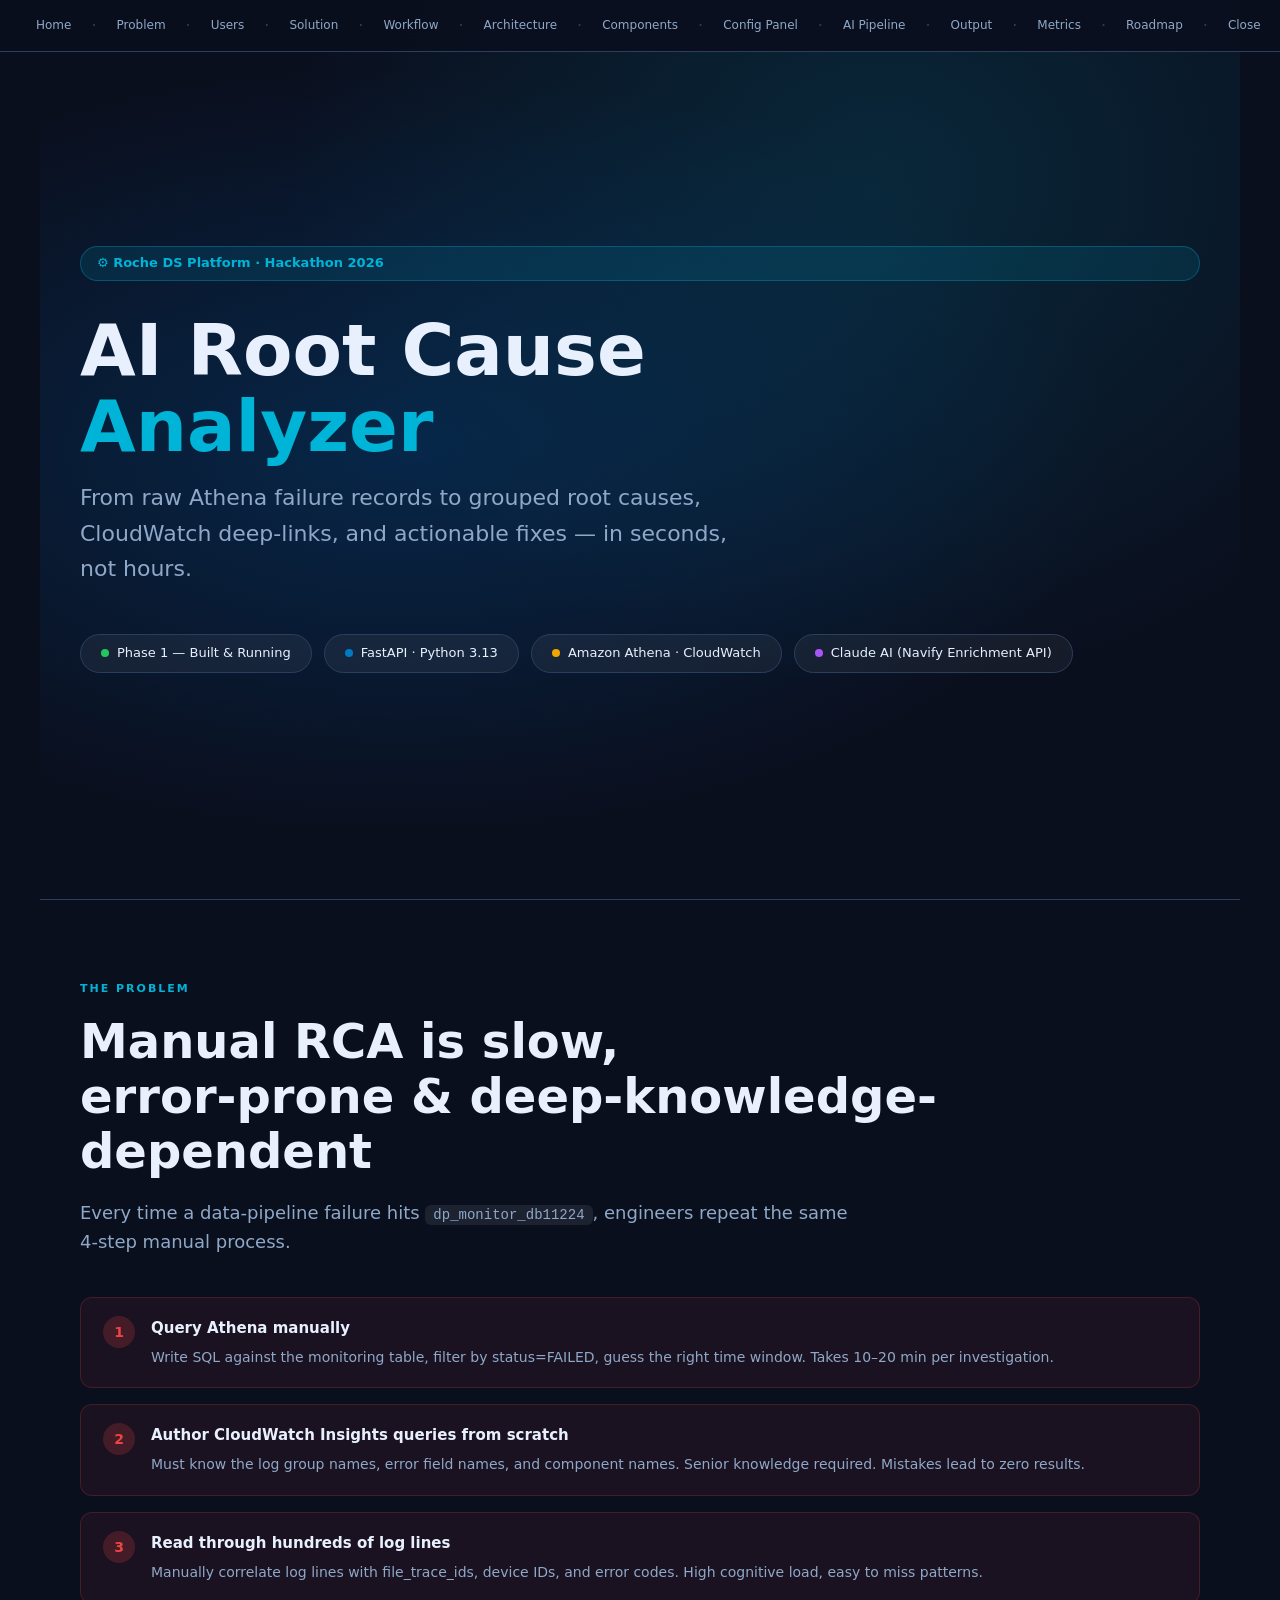
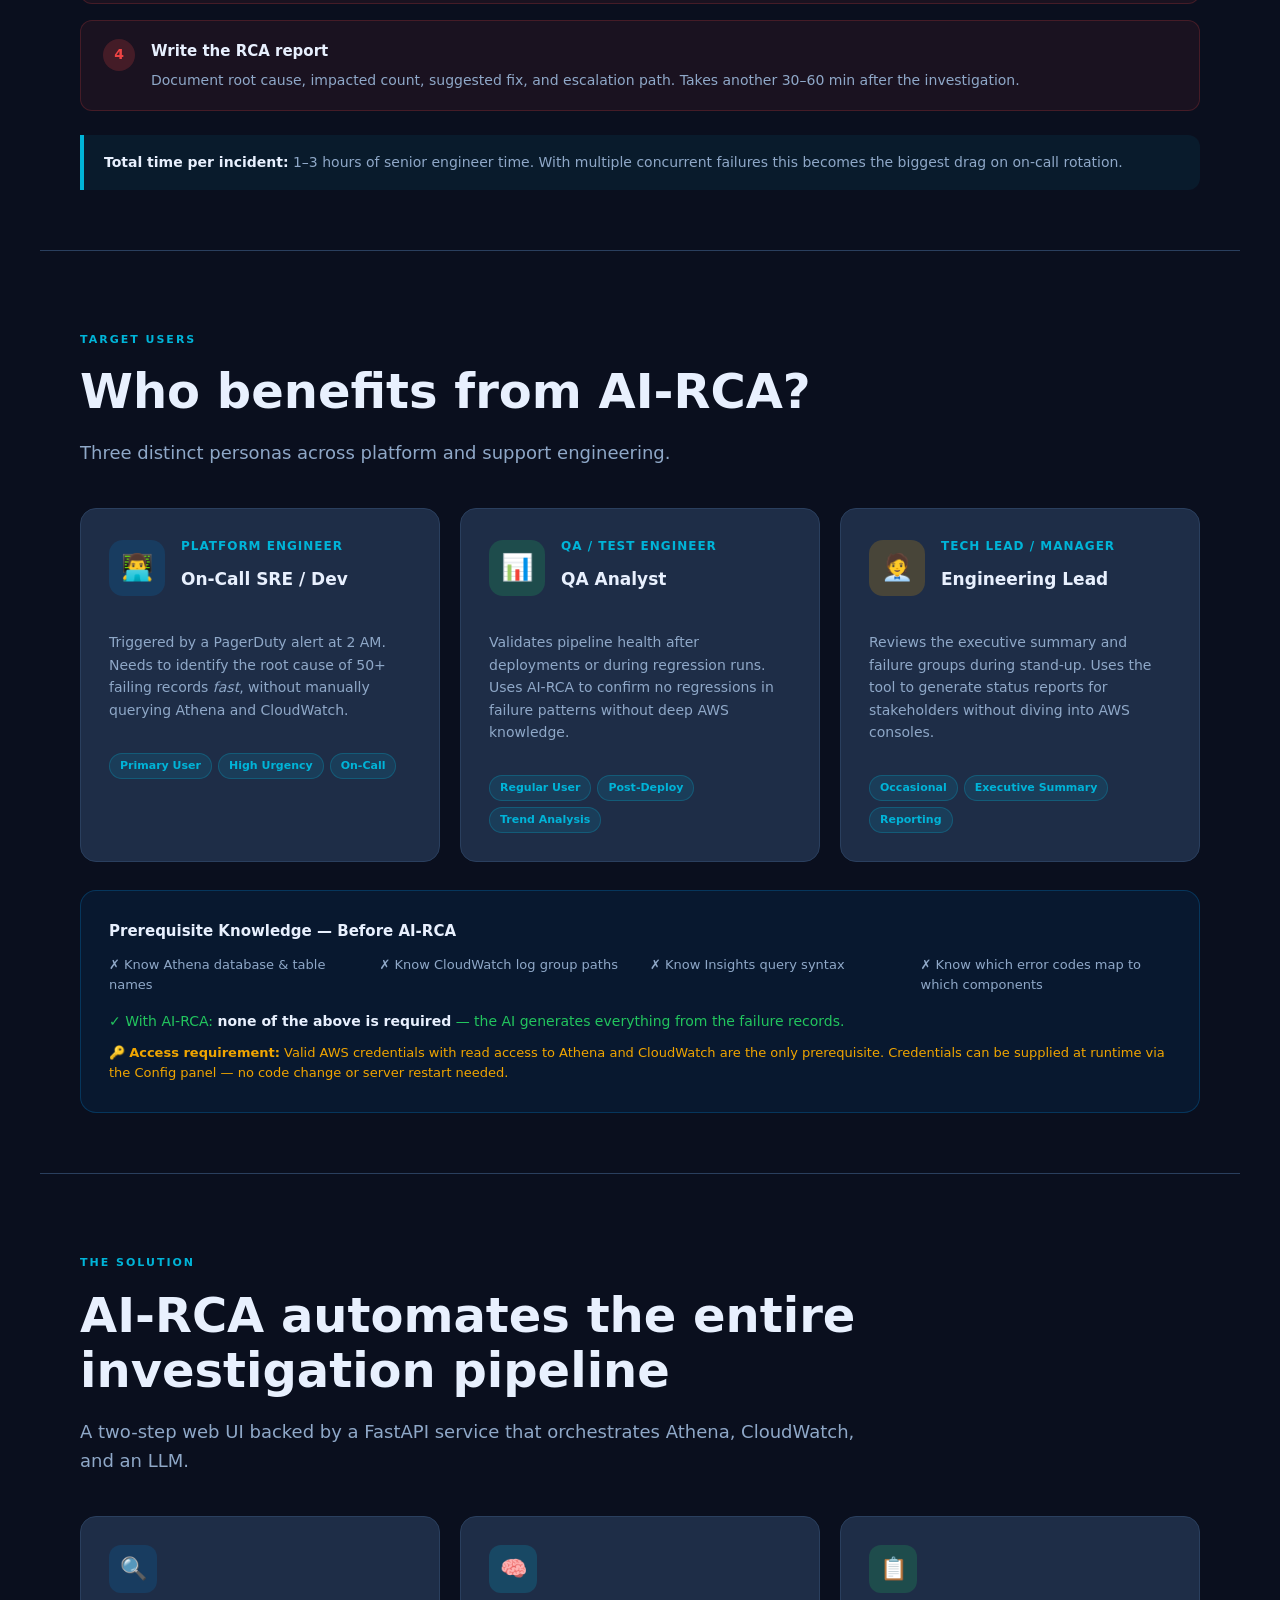
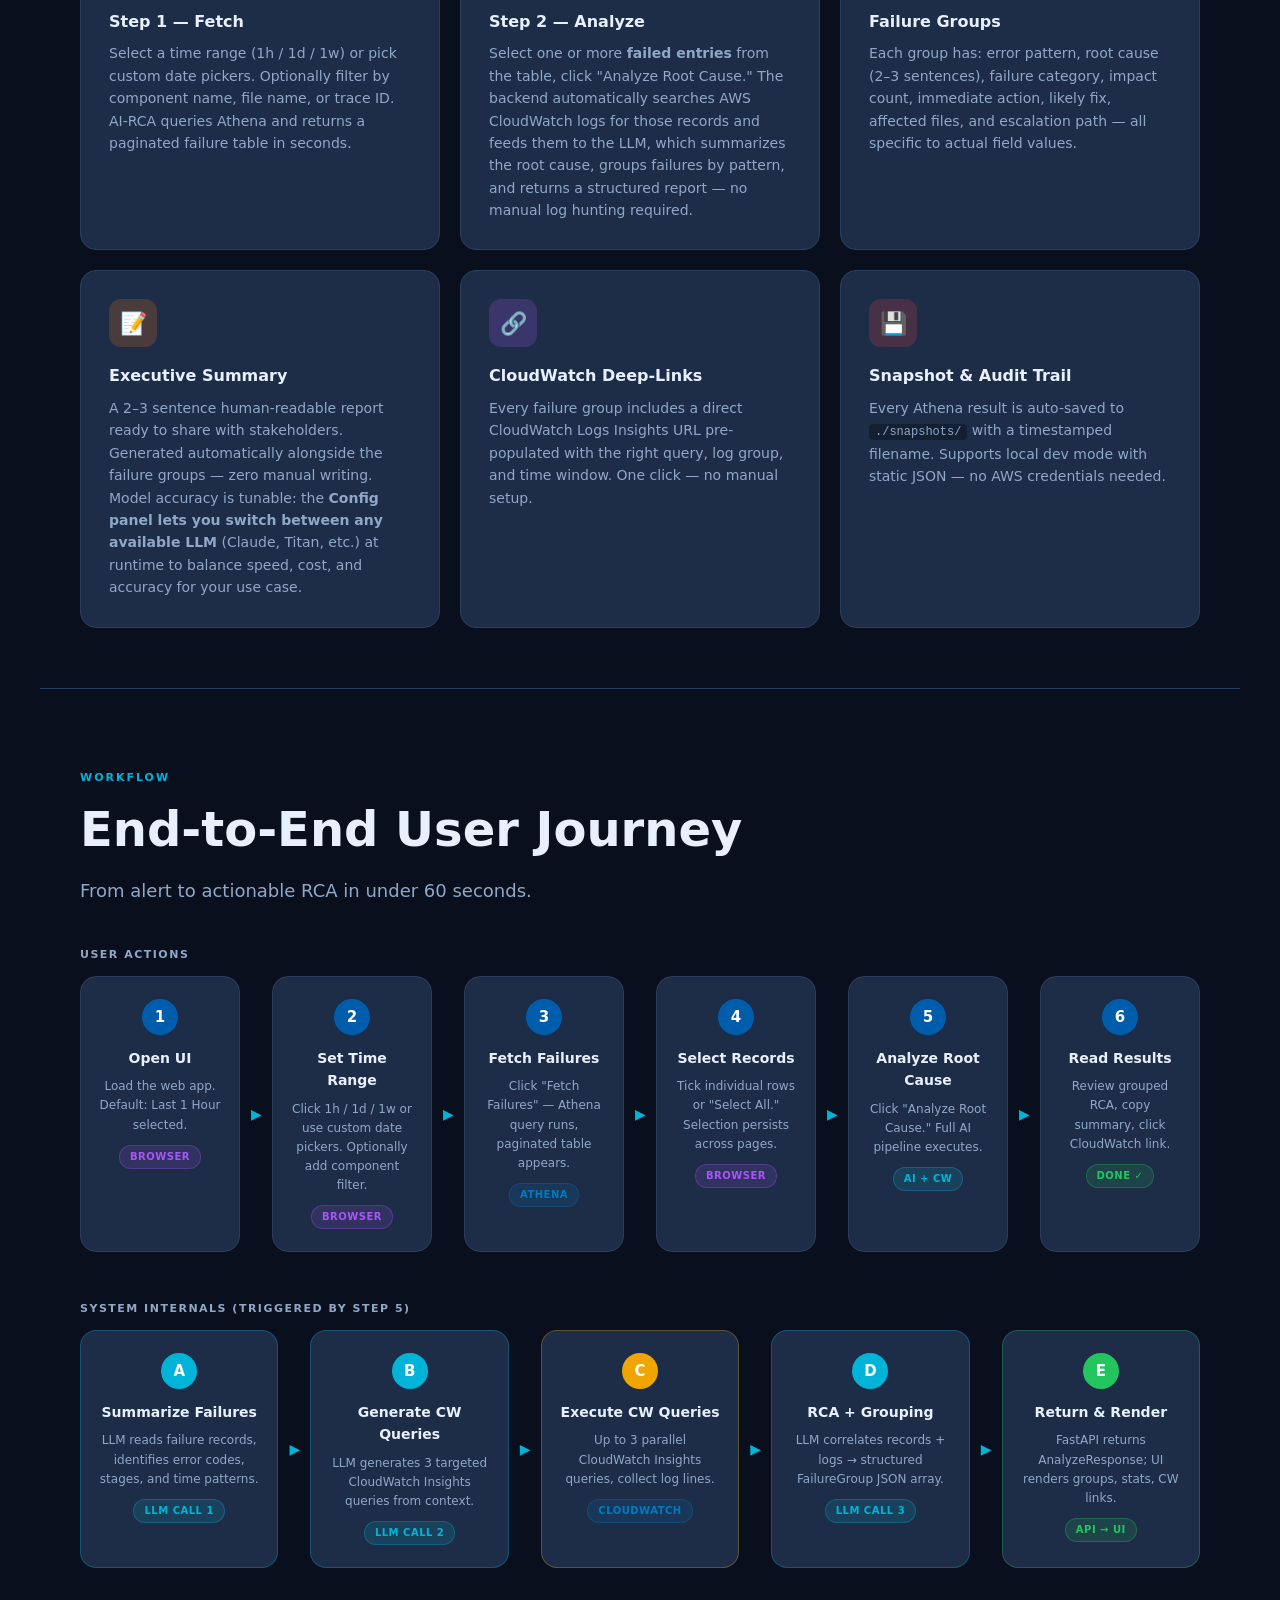
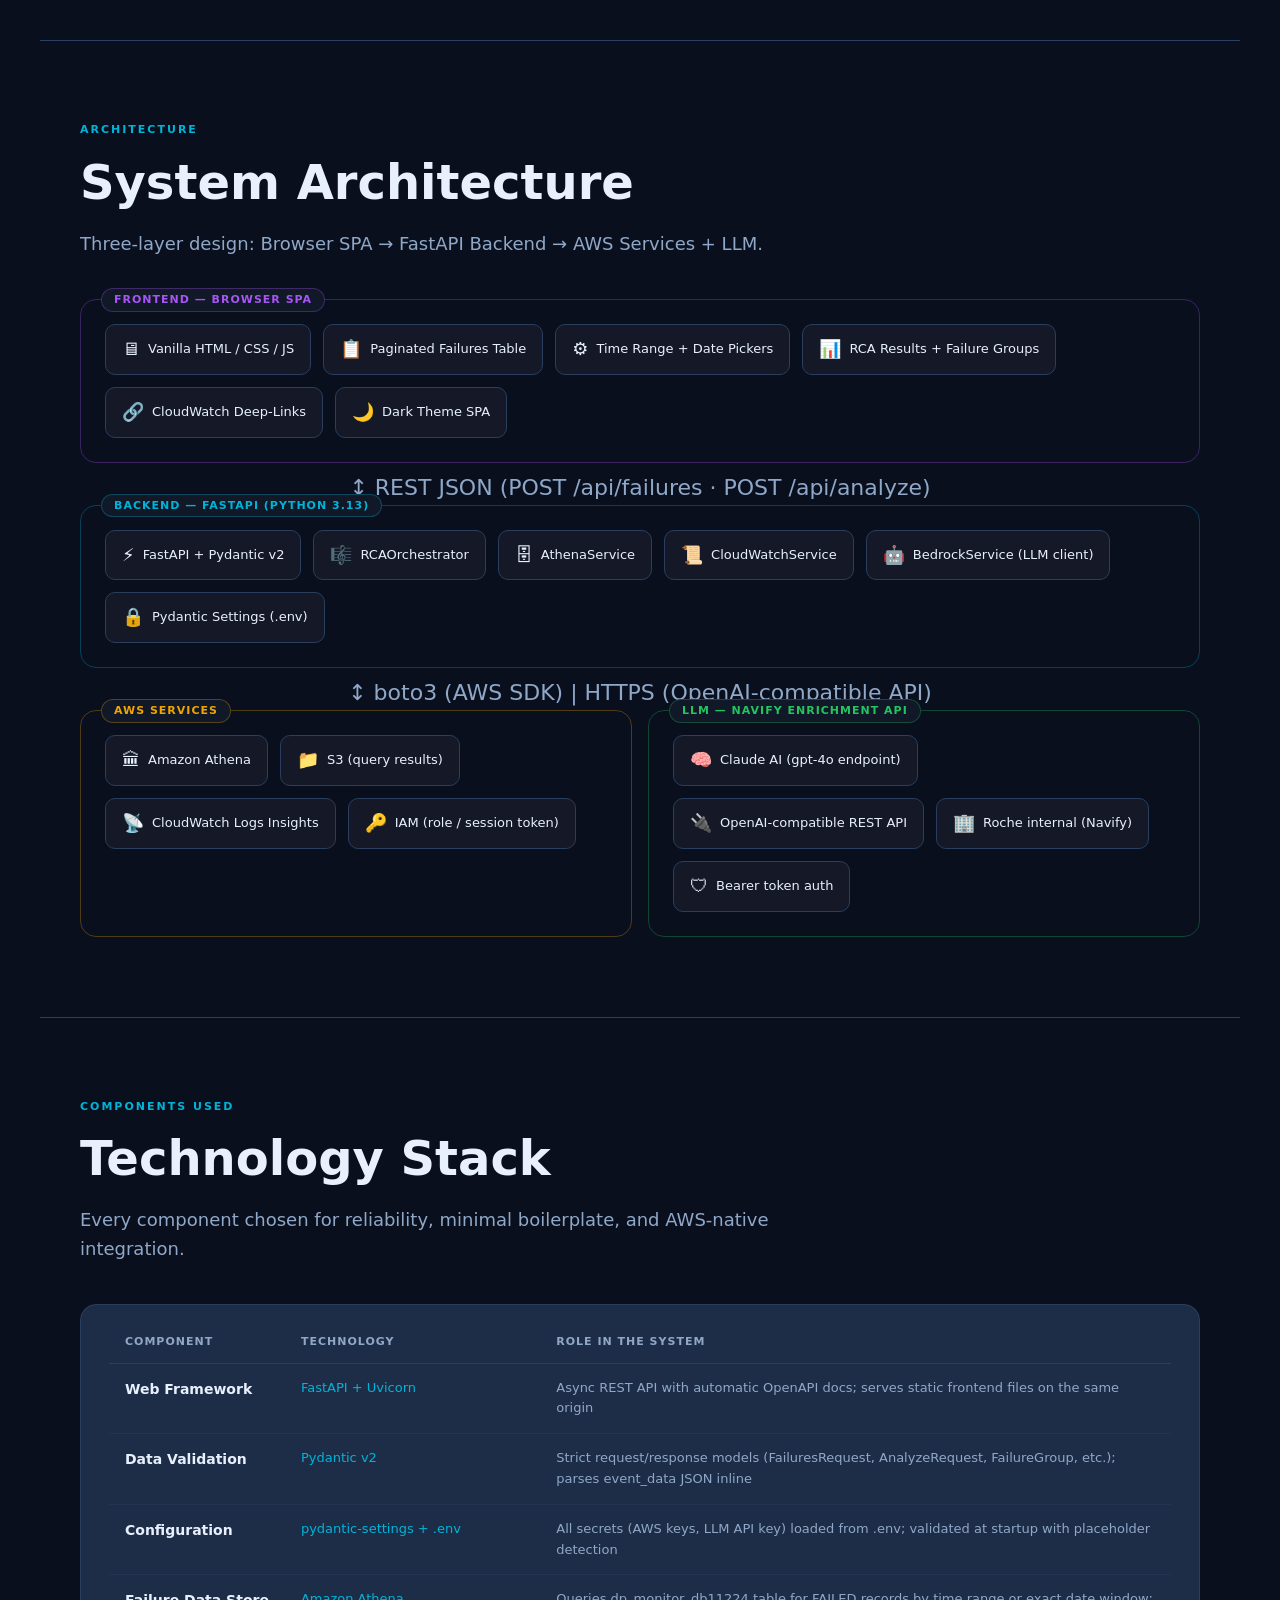
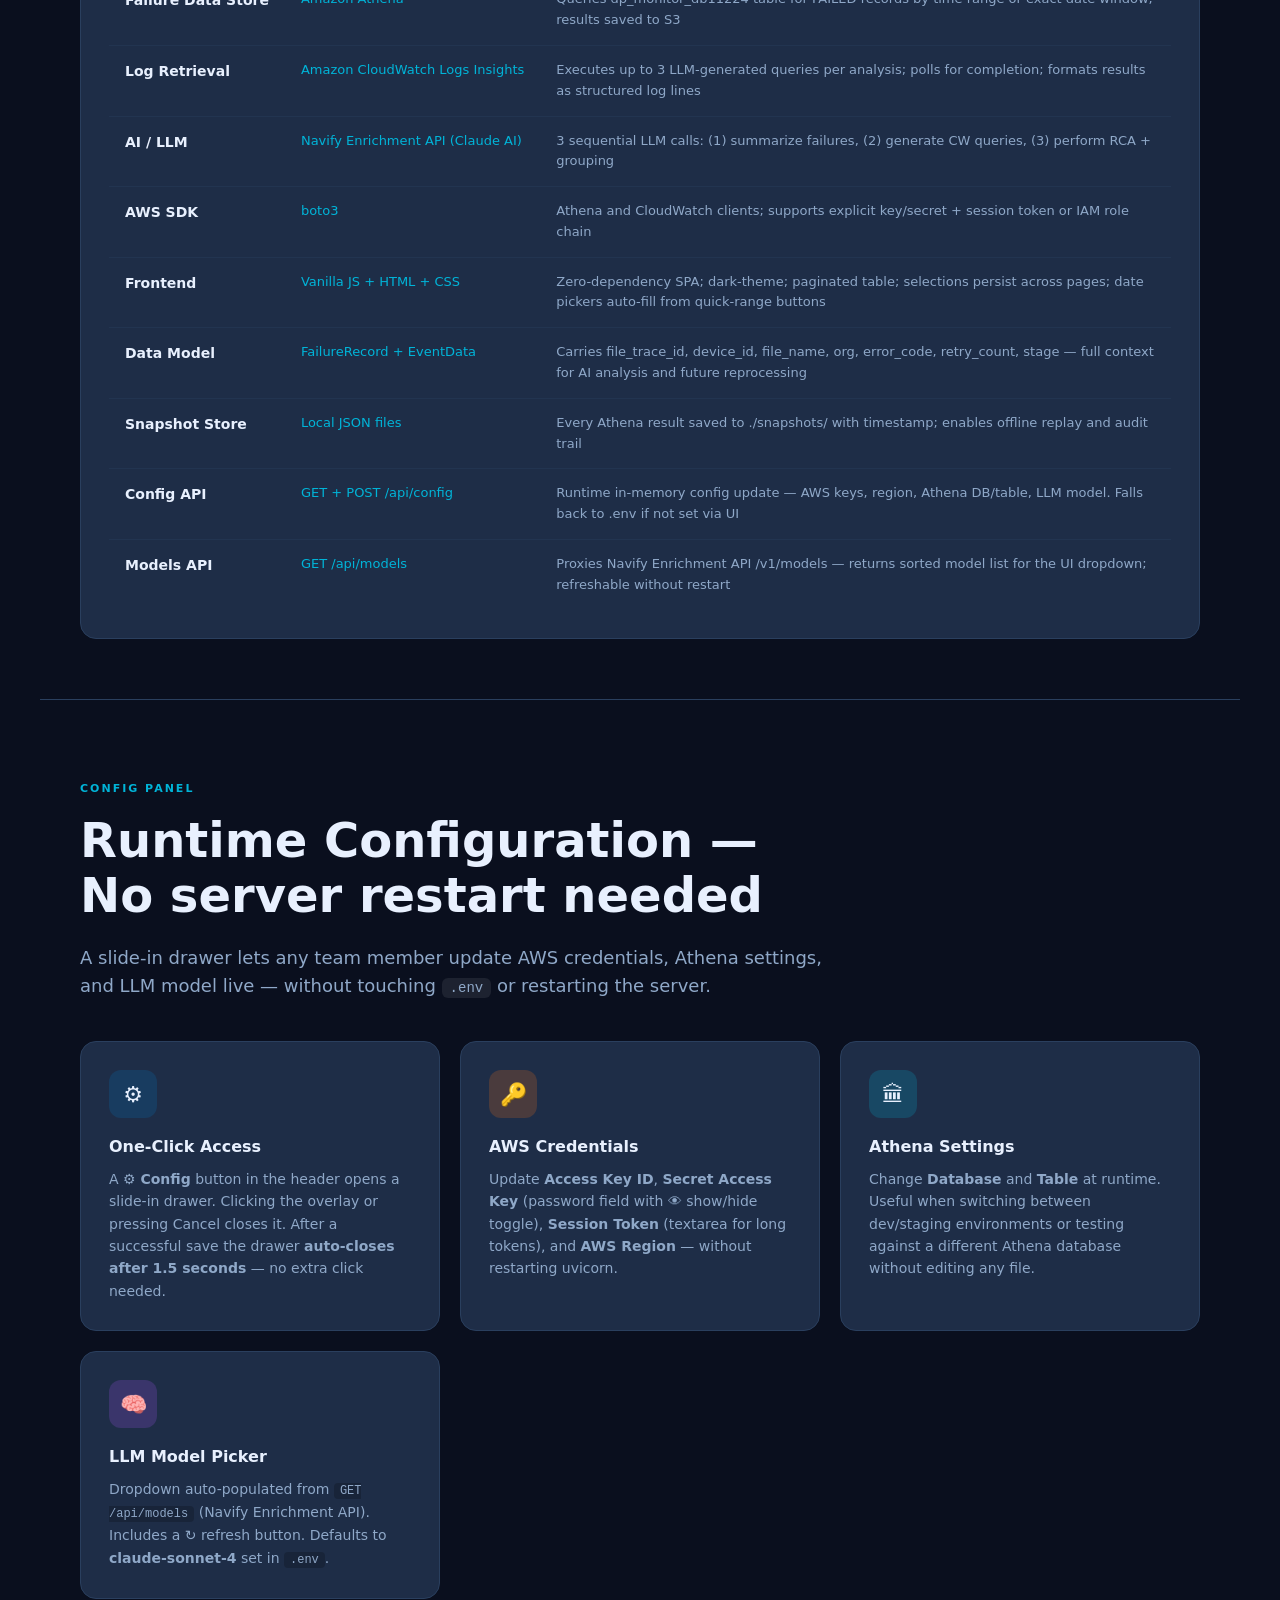
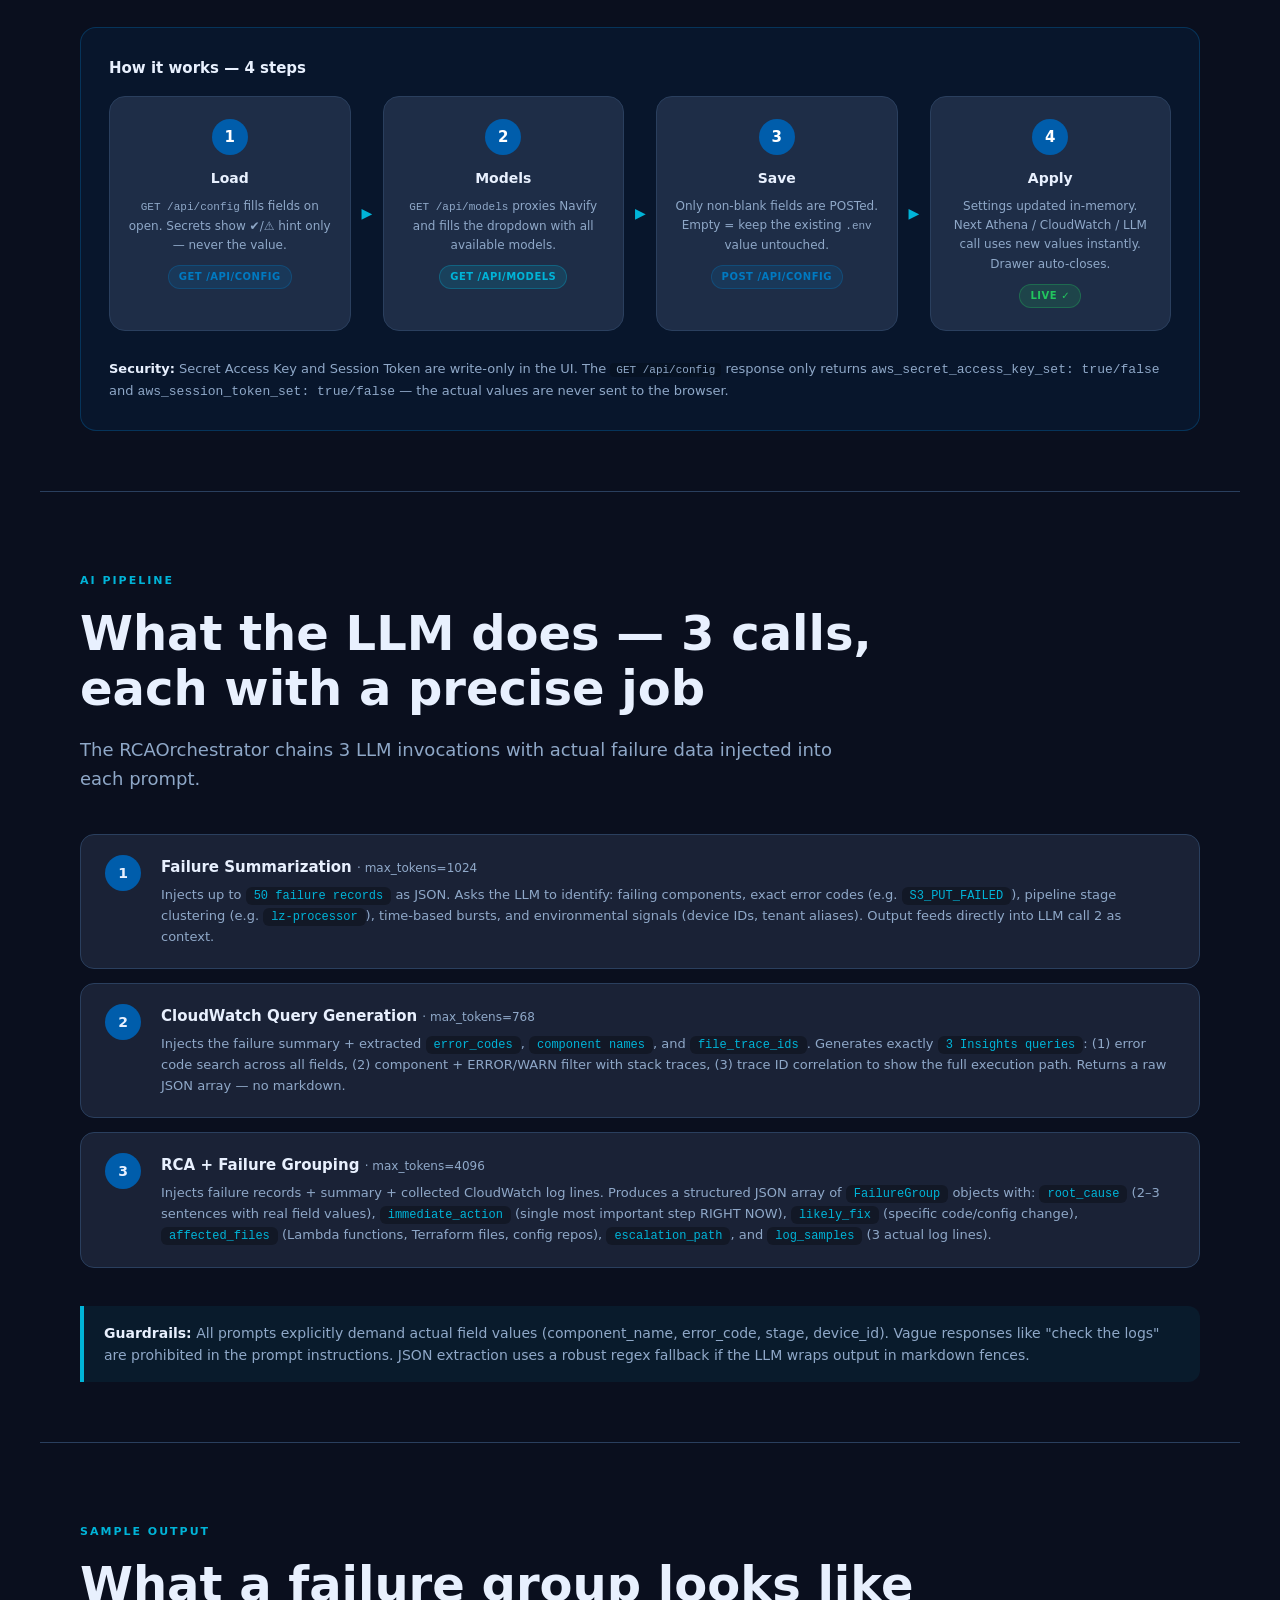
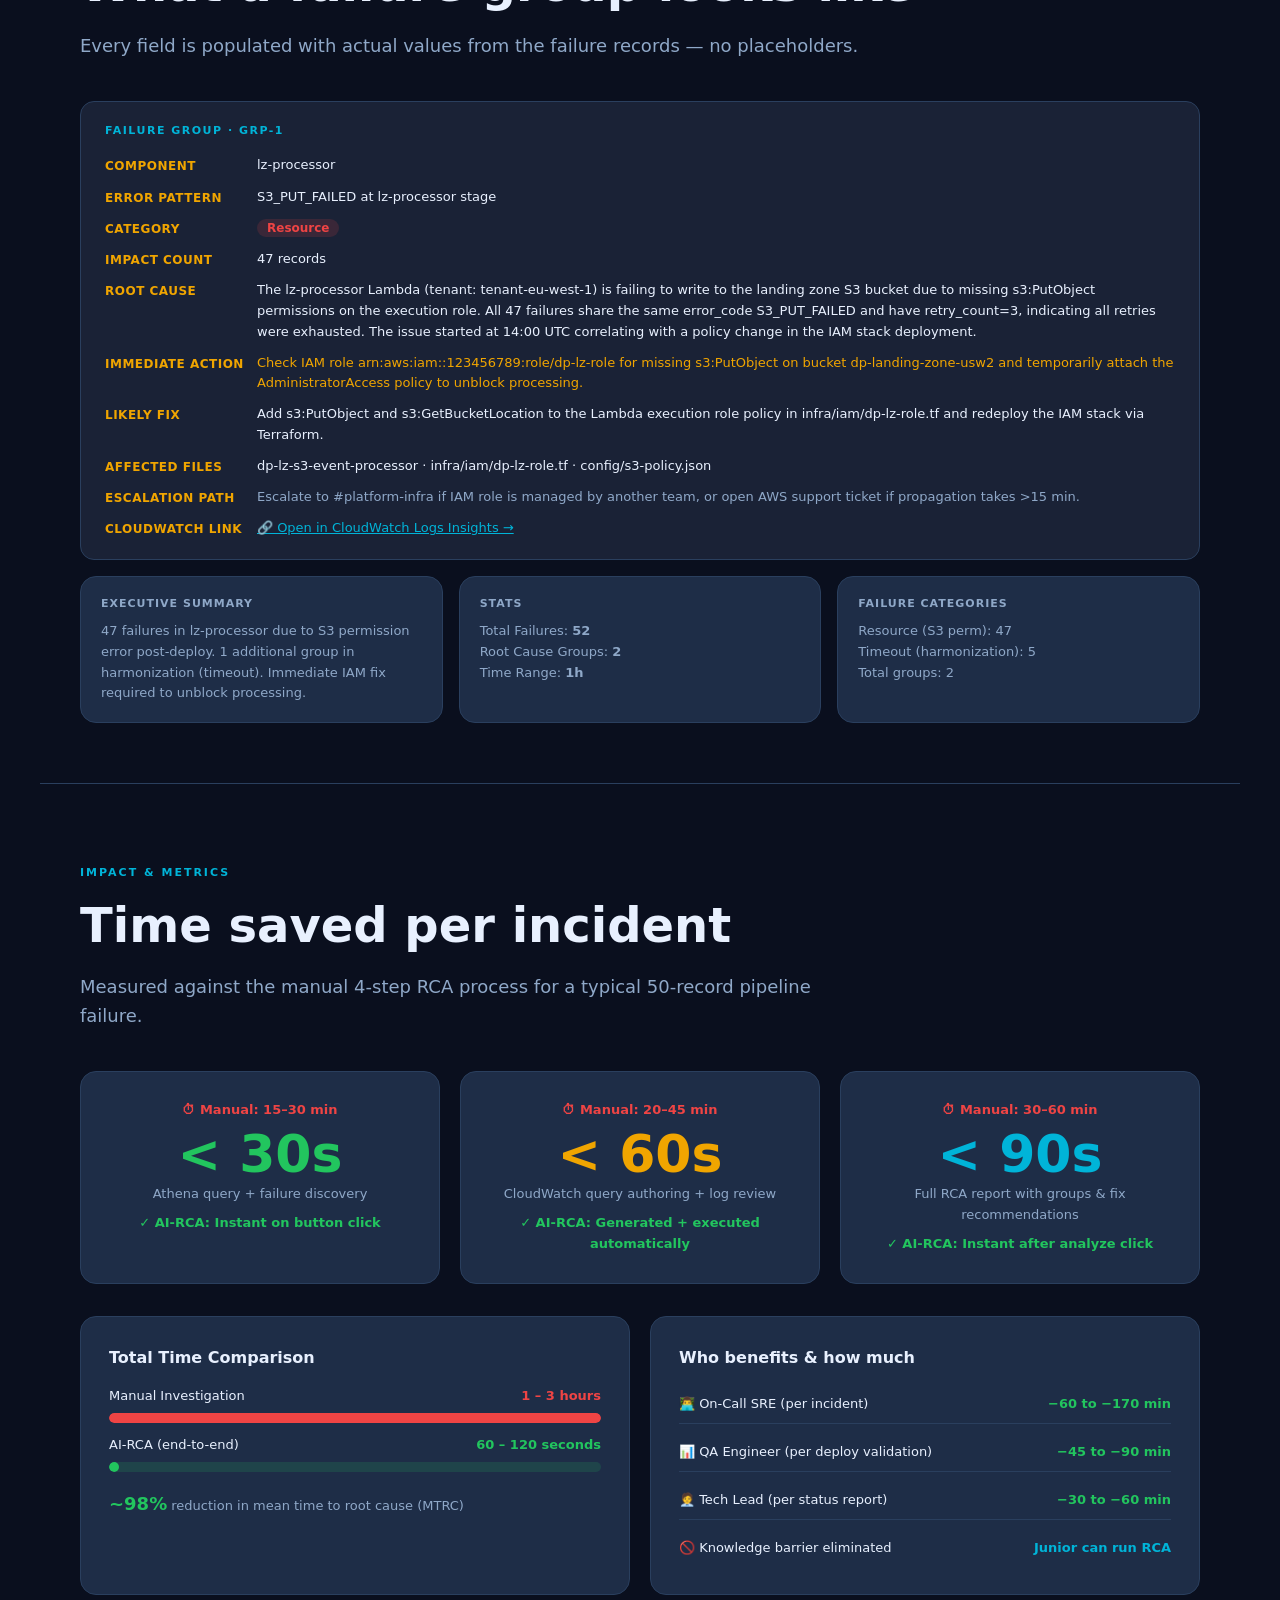
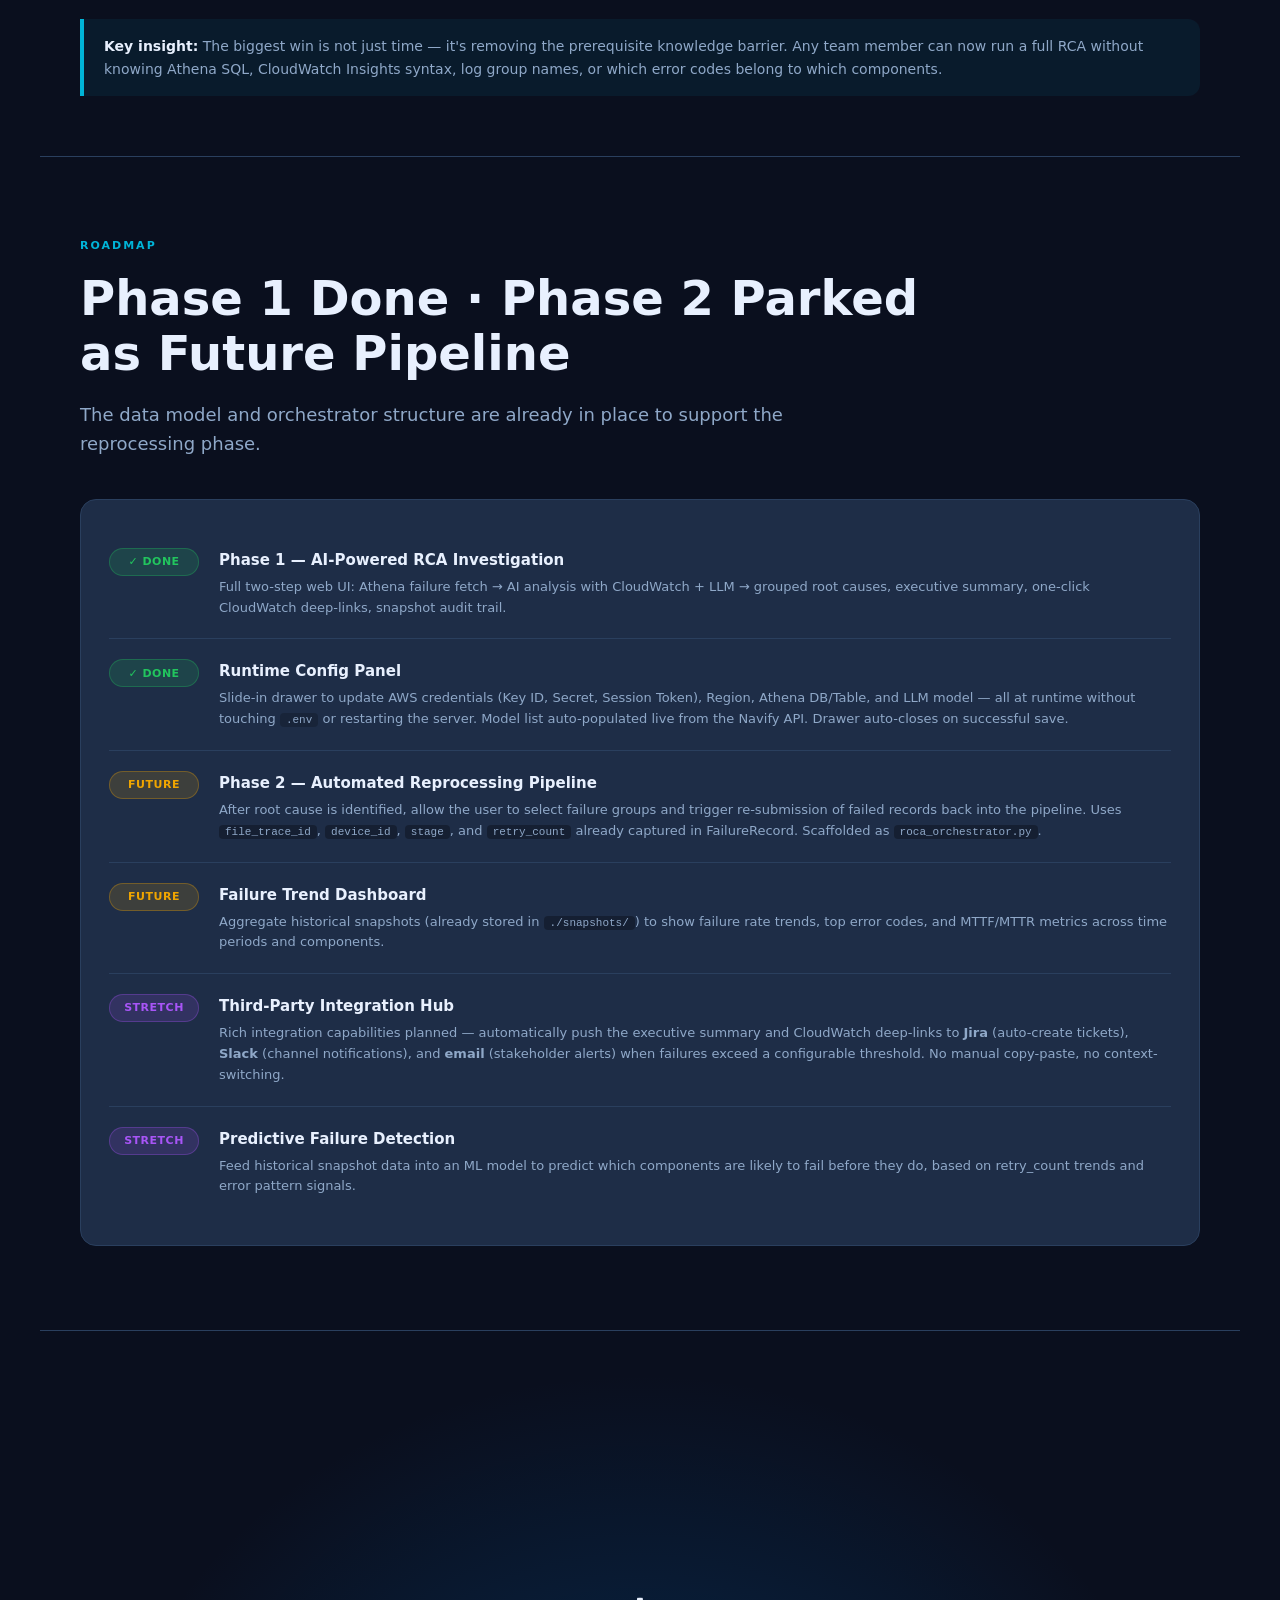
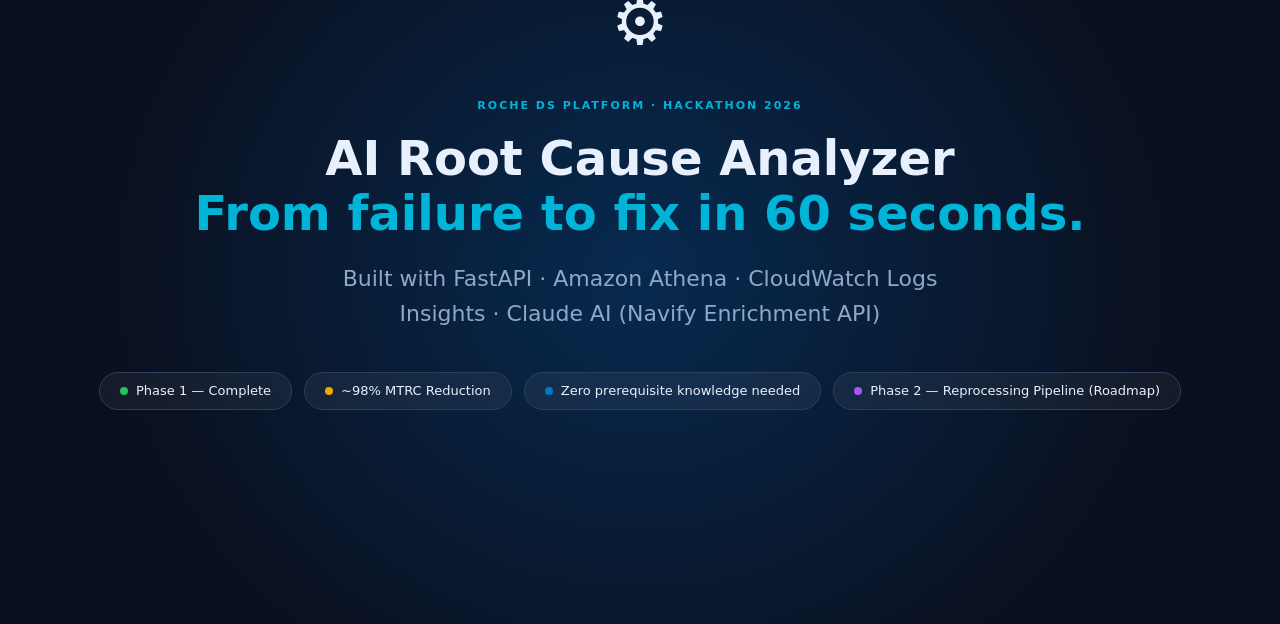
==== presentation.html @ 6c1be5ae "Added a working version of finding Intial RCA for error events using llm" ====
<!DOCTYPE html>
<html lang="en">
<head>
  <meta charset="UTF-8" />
  <meta name="viewport" content="width=device-width, initial-scale=1.0" />
  <title>AI-RCA — Hackathon Presentation</title>
  <style>
    /* ── Reset & base ─────────────────────────────────────────────────── */
    *, *::before, *::after { box-sizing: border-box; margin: 0; padding: 0; }
    :root {
      --roche-blue:   #005dab;
      --roche-light:  #007ac2;
      --accent:       #00b4d8;
      --accent2:      #f0a500;
      --bg:           #0a0f1e;
      --bg2:          #111827;
      --bg3:          #1a2236;
      --card:         #1e2d47;
      --border:       #2a3f5e;
      --text:         #e8f0fe;
      --text-muted:   #8fa8c8;
      --green:        #22c55e;
      --red:          #ef4444;
      --orange:       #f97316;
      --purple:       #a855f7;
    }
    html { scroll-behavior: smooth; }
    body {
      font-family: 'Segoe UI', system-ui, -apple-system, sans-serif;
      background: var(--bg);
      color: var(--text);
      line-height: 1.6;
    }

    /* ── Nav ──────────────────────────────────────────────────────────── */
    nav {
      position: fixed; top: 0; left: 0; right: 0; z-index: 100;
      background: rgba(10, 15, 30, 0.95);
      border-bottom: 1px solid var(--border);
      backdrop-filter: blur(12px);
      display: flex; align-items: center; gap: 6px;
      padding: 0 24px; height: 52px; overflow-x: auto;
    }
    nav a {
      color: var(--text-muted); text-decoration: none;
      font-size: 12px; font-weight: 500; white-space: nowrap;
      padding: 6px 12px; border-radius: 6px;
      transition: all .2s;
    }
    nav a:hover { color: var(--accent); background: rgba(0,180,216,.1); }
    nav .nav-sep { color: var(--border); margin: 0 2px; }

    /* ── Slide wrapper ────────────────────────────────────────────────── */
    .slide {
      min-height: 100vh; padding: 80px 40px 60px;
      display: flex; flex-direction: column; justify-content: center;
      border-bottom: 1px solid var(--border);
      max-width: 1200px; margin: 0 auto;
    }

    /* ── Section labels ───────────────────────────────────────────────── */
    .slide-label {
      font-size: 11px; font-weight: 700; letter-spacing: 2px;
      text-transform: uppercase; color: var(--accent);
      margin-bottom: 16px;
    }
    .slide-title {
      font-size: clamp(28px, 5vw, 48px); font-weight: 800;
      line-height: 1.15; margin-bottom: 20px;
    }
    .slide-subtitle {
      font-size: clamp(15px, 2vw, 18px); color: var(--text-muted);
      max-width: 780px; margin-bottom: 40px;
    }

    /* ── Hero / Title slide ───────────────────────────────────────────── */
    #slide-title {
      background: radial-gradient(ellipse at 30% 50%, rgba(0,93,171,.3) 0%, transparent 60%),
                  radial-gradient(ellipse at 70% 20%, rgba(0,180,216,.15) 0%, transparent 50%),
                  var(--bg);
      min-height: 100vh;
    }
    .hero-tag {
      display: inline-flex; align-items: center; gap: 8px;
      background: rgba(0,180,216,.12); border: 1px solid rgba(0,180,216,.3);
      color: var(--accent); padding: 6px 16px; border-radius: 100px;
      font-size: 13px; font-weight: 600; margin-bottom: 32px;
    }
    .hero-title {
      font-size: clamp(40px, 8vw, 72px); font-weight: 900;
      line-height: 1.05; margin-bottom: 16px;
    }
    .hero-title span { color: var(--accent); }
    .hero-sub {
      font-size: clamp(16px, 2.5vw, 22px);
      color: var(--text-muted); max-width: 680px;
      margin-bottom: 48px;
    }
    .hero-pills { display: flex; flex-wrap: wrap; gap: 12px; }
    .pill {
      background: rgba(255,255,255,.05); border: 1px solid var(--border);
      padding: 8px 20px; border-radius: 100px;
      font-size: 13px; font-weight: 500;
      display: flex; align-items: center; gap: 8px;
    }
    .pill .dot { width: 8px; height: 8px; border-radius: 50%; background: var(--green); }
    .pill .dot.blue { background: var(--roche-light); }
    .pill .dot.orange { background: var(--accent2); }
    .pill .dot.purple { background: var(--purple); }

    /* ── Cards ────────────────────────────────────────────────────────── */
    .card-grid {
      display: grid; gap: 20px;
    }
    .card-grid-2 { grid-template-columns: repeat(auto-fit, minmax(300px, 1fr)); }
    .card-grid-3 { grid-template-columns: repeat(auto-fit, minmax(260px, 1fr)); }
    .card-grid-4 { grid-template-columns: repeat(auto-fit, minmax(220px, 1fr)); }

    .card {
      background: var(--card); border: 1px solid var(--border);
      border-radius: 16px; padding: 28px;
    }
    .card-icon {
      width: 48px; height: 48px; border-radius: 12px;
      display: flex; align-items: center; justify-content: center;
      font-size: 22px; margin-bottom: 16px;
    }
    .card-icon.blue   { background: rgba(0,122,194,.2); }
    .card-icon.green  { background: rgba(34,197,94,.2); }
    .card-icon.orange { background: rgba(249,115,22,.2); }
    .card-icon.red    { background: rgba(239,68,68,.2); }
    .card-icon.purple { background: rgba(168,85,247,.2); }
    .card-icon.teal   { background: rgba(0,180,216,.2); }

    .card h3 { font-size: 16px; font-weight: 700; margin-bottom: 8px; }
    .card p  { font-size: 14px; color: var(--text-muted); line-height: 1.6; }

    /* ── Problem pain points ──────────────────────────────────────────── */
    .pain-list { list-style: none; display: flex; flex-direction: column; gap: 16px; }
    .pain-list li {
      display: flex; align-items: flex-start; gap: 16px;
      background: rgba(239,68,68,.07); border: 1px solid rgba(239,68,68,.2);
      border-radius: 12px; padding: 18px 22px;
    }
    .pain-num {
      min-width: 32px; height: 32px; border-radius: 50%;
      background: rgba(239,68,68,.2); color: var(--red);
      display: flex; align-items: center; justify-content: center;
      font-weight: 800; font-size: 14px;
    }
    .pain-list li strong { display: block; margin-bottom: 4px; font-size: 15px; }
    .pain-list li span { color: var(--text-muted); font-size: 14px; }

    /* ── Who are the users ────────────────────────────────────────────── */
    .user-card {
      background: var(--card); border: 1px solid var(--border);
      border-radius: 16px; padding: 28px;
      display: flex; gap: 20px; align-items: flex-start;
    }
    .user-avatar {
      width: 56px; height: 56px; border-radius: 14px;
      display: flex; align-items: center; justify-content: center;
      font-size: 26px; flex-shrink: 0;
    }
    .user-card h3 { font-size: 17px; font-weight: 700; margin-bottom: 6px; }
    .user-card .role { font-size: 12px; font-weight: 600; letter-spacing: 1px;
      text-transform: uppercase; color: var(--accent); margin-bottom: 10px; }
    .user-card p { font-size: 14px; color: var(--text-muted); }
    .tags { display: flex; flex-wrap: wrap; gap: 6px; margin-top: 12px; }
    .tag {
      font-size: 11px; font-weight: 600; padding: 3px 10px;
      border-radius: 100px; background: rgba(0,180,216,.12);
      border: 1px solid rgba(0,180,216,.25); color: var(--accent);
    }

    /* ── Workflow diagram ─────────────────────────────────────────────── */
    .flow {
      display: flex; align-items: stretch; gap: 0;
      overflow-x: auto; padding-bottom: 12px;
    }
    .flow-step {
      flex: 1; min-width: 160px;
      background: var(--card); border: 1px solid var(--border);
      border-radius: 16px; padding: 22px 18px;
      position: relative; text-align: center;
    }
    .flow-step + .flow-step { margin-left: 32px; }
    .flow-step::before {
      content: '▶';
      position: absolute; left: -22px; top: 50%; transform: translateY(-50%);
      color: var(--accent); font-size: 14px;
    }
    .flow-step:first-child::before { display: none; }
    .flow-num {
      width: 36px; height: 36px; border-radius: 50%;
      background: var(--roche-blue); color: #fff;
      display: flex; align-items: center; justify-content: center;
      font-weight: 800; font-size: 15px; margin: 0 auto 12px;
    }
    .flow-step h4 { font-size: 14px; font-weight: 700; margin-bottom: 8px; }
    .flow-step p { font-size: 12px; color: var(--text-muted); }
    .flow-badge {
      display: inline-block; margin-top: 10px;
      font-size: 10px; font-weight: 700; letter-spacing: .5px; text-transform: uppercase;
      padding: 3px 10px; border-radius: 100px;
    }
    .fb-ui     { background: rgba(168,85,247,.15); color: var(--purple); border: 1px solid rgba(168,85,247,.3); }
    .fb-aws    { background: rgba(0,122,194,.15); color: var(--roche-light); border: 1px solid rgba(0,122,194,.3); }
    .fb-llm    { background: rgba(0,180,216,.15); color: var(--accent); border: 1px solid rgba(0,180,216,.3); }
    .fb-result { background: rgba(34,197,94,.15); color: var(--green); border: 1px solid rgba(34,197,94,.3); }

    /* ── Architecture ─────────────────────────────────────────────────── */
    .arch-box {
      border: 1px solid var(--border); border-radius: 16px;
      padding: 24px; margin-bottom: 20px;
      position: relative;
    }
    .arch-label {
      position: absolute; top: -12px; left: 20px;
      background: var(--bg2); padding: 2px 12px; border-radius: 100px;
      font-size: 11px; font-weight: 700; letter-spacing: 1px;
      text-transform: uppercase;
    }
    .arch-label.frontend  { color: var(--purple); border: 1px solid rgba(168,85,247,.3); }
    .arch-label.backend   { color: var(--accent);  border: 1px solid rgba(0,180,216,.3); }
    .arch-label.aws       { color: var(--accent2); border: 1px solid rgba(240,165,0,.3); }
    .arch-label.llm       { color: var(--green);   border: 1px solid rgba(34,197,94,.3); }
    .arch-inner { display: flex; flex-wrap: wrap; gap: 12px; }
    .arch-chip {
      display: flex; align-items: center; gap: 8px;
      background: rgba(255,255,255,.04); border: 1px solid var(--border);
      border-radius: 10px; padding: 10px 16px; font-size: 13px; font-weight: 500;
    }
    .arch-chip .icon { font-size: 18px; }
    .arch-arrow {
      text-align: center; color: var(--text-muted); font-size: 22px;
      margin: -6px 0; line-height: 1;
    }

    /* ── Components table ─────────────────────────────────────────────── */
    .comp-table { width: 100%; border-collapse: collapse; }
    .comp-table th {
      text-align: left; font-size: 11px; font-weight: 700; letter-spacing: 1px;
      text-transform: uppercase; color: var(--text-muted); padding: 0 16px 12px;
      border-bottom: 1px solid var(--border);
    }
    .comp-table td { padding: 14px 16px; border-bottom: 1px solid rgba(42,63,94,.4); vertical-align: top; }
    .comp-table tr:last-child td { border-bottom: none; }
    .comp-table td:first-child { font-weight: 700; font-size: 14px; white-space: nowrap; }
    .comp-table td:nth-child(2) { font-size: 13px; color: var(--accent); white-space: nowrap; }
    .comp-table td:nth-child(3) { font-size: 13px; color: var(--text-muted); }

    /* ── Metrics ──────────────────────────────────────────────────────── */
    .metric-card {
      background: var(--card); border: 1px solid var(--border);
      border-radius: 16px; padding: 28px 24px; text-align: center;
    }
    .metric-before {
      font-size: 13px; color: var(--red); font-weight: 600;
      margin-bottom: 8px; display: flex; align-items: center; justify-content: center; gap: 6px;
    }
    .metric-after {
      font-size: 13px; color: var(--green); font-weight: 600;
      margin-top: 8px; display: flex; align-items: center; justify-content: center; gap: 6px;
    }
    .metric-big {
      font-size: clamp(36px, 5vw, 52px); font-weight: 900;
      line-height: 1; margin: 4px 0;
    }
    .metric-big.green { color: var(--green); }
    .metric-big.orange{ color: var(--accent2); }
    .metric-big.blue  { color: var(--accent); }
    .metric-label { font-size: 13px; color: var(--text-muted); }

    /* ── LLM Steps ────────────────────────────────────────────────────── */
    .llm-step {
      display: flex; gap: 20px; align-items: flex-start;
      background: var(--bg3); border: 1px solid var(--border);
      border-radius: 14px; padding: 20px 24px; margin-bottom: 14px;
    }
    .llm-step-num {
      min-width: 36px; height: 36px; border-radius: 50%;
      background: var(--roche-blue); display: flex; align-items: center;
      justify-content: center; font-weight: 800; font-size: 14px;
    }
    .llm-step-content h4 { font-size: 15px; font-weight: 700; margin-bottom: 6px; }
    .llm-step-content p { font-size: 13px; color: var(--text-muted); }
    .llm-step-content code {
      background: rgba(0,0,0,.3); padding: 2px 8px; border-radius: 6px;
      font-size: 12px; color: var(--accent);
    }

    /* ── Output example ──────────────────────────────────────────────── */
    .output-card {
      background: var(--bg3); border: 1px solid var(--border);
      border-radius: 14px; padding: 20px 24px;
    }
    .output-row { display: flex; gap: 12px; margin-bottom: 10px; align-items: flex-start; }
    .output-key {
      min-width: 140px; font-size: 12px; font-weight: 700;
      color: var(--accent2); text-transform: uppercase; letter-spacing: .5px;
      padding-top: 2px;
    }
    .output-val { font-size: 13px; color: var(--text); }
    .output-val.muted { color: var(--text-muted); }

    /* ── Future roadmap ───────────────────────────────────────────────── */
    .roadmap-item {
      display: flex; gap: 20px; align-items: flex-start;
      padding: 20px 0; border-bottom: 1px solid var(--border);
    }
    .roadmap-item:last-child { border-bottom: none; }
    .roadmap-badge {
      min-width: 90px; height: 28px; border-radius: 100px;
      display: flex; align-items: center; justify-content: center;
      font-size: 11px; font-weight: 700; letter-spacing: .5px; text-transform: uppercase;
    }
    .rb-done    { background: rgba(34,197,94,.15); color: var(--green); border: 1px solid rgba(34,197,94,.3); }
    .rb-future  { background: rgba(240,165,0,.15);  color: var(--accent2); border: 1px solid rgba(240,165,0,.3); }
    .rb-stretch { background: rgba(168,85,247,.15); color: var(--purple); border: 1px solid rgba(168,85,247,.3); }
    .roadmap-text h4 { font-size: 15px; font-weight: 700; margin-bottom: 5px; }
    .roadmap-text p { font-size: 13px; color: var(--text-muted); }

    /* ── Callout ─────────────────────────────────────────────────────── */
    .callout {
      border-left: 4px solid var(--accent);
      background: rgba(0,180,216,.07);
      border-radius: 0 12px 12px 0;
      padding: 16px 20px; margin-top: 24px;
      font-size: 14px; color: var(--text-muted);
    }
    .callout strong { color: var(--text); }

    /* ── Team ────────────────────────────────────────────────────────── */
    .team-grid {
      display: flex; flex-wrap: wrap; gap: 20px;
    }
    .team-card {
      background: var(--card); border: 1px solid var(--border);
      border-radius: 16px; padding: 24px 28px; flex: 1; min-width: 200px;
      text-align: center;
    }
    .team-avatar {
      width: 64px; height: 64px; border-radius: 50%;
      background: linear-gradient(135deg, var(--roche-blue), var(--accent));
      display: flex; align-items: center; justify-content: center;
      font-size: 26px; font-weight: 800; margin: 0 auto 12px;
      color: #fff;
    }
    .team-card h3 { font-size: 16px; font-weight: 700; margin-bottom: 4px; }
    .team-card .team-role { font-size: 12px; color: var(--accent); font-weight: 600; }

    /* ── Closing slide ───────────────────────────────────────────────── */
    #slide-close {
      background: radial-gradient(ellipse at 50% 60%, rgba(0,93,171,.35) 0%, transparent 65%),
                  var(--bg);
      text-align: center; align-items: center;
    }
    .close-logo {
      font-size: 64px; margin-bottom: 24px;
    }

    /* ── Scrollbar ───────────────────────────────────────────────────── */
    ::-webkit-scrollbar { width: 6px; height: 6px; }
    ::-webkit-scrollbar-track { background: var(--bg); }
    ::-webkit-scrollbar-thumb { background: var(--border); border-radius: 10px; }

    /* ── Print / export fix ──────────────────────────────────────────── */
    @media print {
      nav { display: none; }
      .slide { min-height: auto; page-break-after: always; }
    }
  </style>
</head>
<body>

<!-- ── Navigation ────────────────────────────────────────────────────────── -->
<nav>
  <a href="#slide-title">Home</a><span class="nav-sep">·</span>
  <a href="#slide-problem">Problem</a><span class="nav-sep">·</span>
  <a href="#slide-users">Users</a><span class="nav-sep">·</span>
  <a href="#slide-solution">Solution</a><span class="nav-sep">·</span>
  <a href="#slide-workflow">Workflow</a><span class="nav-sep">·</span>
  <a href="#slide-arch">Architecture</a><span class="nav-sep">·</span>
  <a href="#slide-components">Components</a><span class="nav-sep">·</span>
  <a href="#slide-config">Config Panel</a><span class="nav-sep">·</span>
  <a href="#slide-llm">AI Pipeline</a><span class="nav-sep">·</span>
  <a href="#slide-output">Output</a><span class="nav-sep">·</span>
  <a href="#slide-metrics">Metrics</a><span class="nav-sep">·</span>
  <a href="#slide-roadmap">Roadmap</a><span class="nav-sep">·</span>
  <a href="#slide-close">Close</a>
</nav>


<!-- ══════════════════════════════════════════════════════════════════════════
     SLIDE 1 — TITLE
══════════════════════════════════════════════════════════════════════════════ -->
<div class="slide" id="slide-title">
  <div class="hero-tag">⚙ Roche DS Platform · Hackathon 2026</div>
  <h1 class="hero-title">AI Root Cause<br><span>Analyzer</span></h1>
  <p class="hero-sub">
    From raw Athena failure records to grouped root causes, CloudWatch deep-links,
    and actionable fixes — in seconds, not hours.
  </p>
  <div class="hero-pills">
    <span class="pill"><span class="dot"></span>Phase 1 — Built &amp; Running</span>
    <span class="pill"><span class="dot blue"></span>FastAPI · Python 3.13</span>
    <span class="pill"><span class="dot orange"></span>Amazon Athena · CloudWatch</span>
    <span class="pill"><span class="dot purple"></span>Claude AI (Navify Enrichment API)</span>
  </div>
</div>


<!-- ══════════════════════════════════════════════════════════════════════════
     SLIDE 2 — PROBLEM
══════════════════════════════════════════════════════════════════════════════ -->
<div class="slide" id="slide-problem">
  <p class="slide-label">The Problem</p>
  <h2 class="slide-title">Manual RCA is slow,<br>error-prone &amp; deep-knowledge-dependent</h2>
  <p class="slide-subtitle">
    Every time a data-pipeline failure hits <code style="background:rgba(255,255,255,.08);padding:2px 8px;border-radius:6px;font-size:14px">dp_monitor_db11224</code>,
    engineers repeat the same 4-step manual process.
  </p>
  <ul class="pain-list">
    <li>
      <div class="pain-num">1</div>
      <div>
        <strong>Query Athena manually</strong>
        <span>Write SQL against the monitoring table, filter by status=FAILED, guess the right time window. Takes 10–20 min per investigation.</span>
      </div>
    </li>
    <li>
      <div class="pain-num">2</div>
      <div>
        <strong>Author CloudWatch Insights queries from scratch</strong>
        <span>Must know the log group names, error field names, and component names. Senior knowledge required. Mistakes lead to zero results.</span>
      </div>
    </li>
    <li>
      <div class="pain-num">3</div>
      <div>
        <strong>Read through hundreds of log lines</strong>
        <span>Manually correlate log lines with file_trace_ids, device IDs, and error codes. High cognitive load, easy to miss patterns.</span>
      </div>
    </li>
    <li>
      <div class="pain-num">4</div>
      <div>
        <strong>Write the RCA report</strong>
        <span>Document root cause, impacted count, suggested fix, and escalation path. Takes another 30–60 min after the investigation.</span>
      </div>
    </li>
  </ul>
  <div class="callout">
    <strong>Total time per incident:</strong> 1–3 hours of senior engineer time.
    With multiple concurrent failures this becomes the biggest drag on on-call rotation.
  </div>
</div>


<!-- ══════════════════════════════════════════════════════════════════════════
     SLIDE 3 — WHO ARE THE USERS
══════════════════════════════════════════════════════════════════════════════ -->
<div class="slide" id="slide-users">
  <p class="slide-label">Target Users</p>
  <h2 class="slide-title">Who benefits from AI-RCA?</h2>
  <p class="slide-subtitle">Three distinct personas across platform and support engineering.</p>

  <div class="card-grid card-grid-3" style="margin-bottom:28px">
    <div class="user-card" style="flex-direction:column">
      <div style="display:flex;gap:16px;align-items:center;margin-bottom:12px">
        <div class="user-avatar" style="background:rgba(0,122,194,.2)">👨‍💻</div>
        <div>
          <div class="role">Platform Engineer</div>
          <h3>On-Call SRE / Dev</h3>
        </div>
      </div>
      <p>Triggered by a PagerDuty alert at 2 AM. Needs to identify the root cause of 50+ failing records <em>fast</em>, without manually querying Athena and CloudWatch.</p>
      <div class="tags">
        <span class="tag">Primary User</span>
        <span class="tag">High Urgency</span>
        <span class="tag">On-Call</span>
      </div>
    </div>

    <div class="user-card" style="flex-direction:column">
      <div style="display:flex;gap:16px;align-items:center;margin-bottom:12px">
        <div class="user-avatar" style="background:rgba(34,197,94,.2)">📊</div>
        <div>
          <div class="role">QA / Test Engineer</div>
          <h3>QA Analyst</h3>
        </div>
      </div>
      <p>Validates pipeline health after deployments or during regression runs. Uses AI-RCA to confirm no regressions in failure patterns without deep AWS knowledge.</p>
      <div class="tags">
        <span class="tag">Regular User</span>
        <span class="tag">Post-Deploy</span>
        <span class="tag">Trend Analysis</span>
      </div>
    </div>

    <div class="user-card" style="flex-direction:column">
      <div style="display:flex;gap:16px;align-items:center;margin-bottom:12px">
        <div class="user-avatar" style="background:rgba(240,165,0,.2)">🧑‍💼</div>
        <div>
          <div class="role">Tech Lead / Manager</div>
          <h3>Engineering Lead</h3>
        </div>
      </div>
      <p>Reviews the executive summary and failure groups during stand-up. Uses the tool to generate status reports for stakeholders without diving into AWS consoles.</p>
      <div class="tags">
        <span class="tag">Occasional</span>
        <span class="tag">Executive Summary</span>
        <span class="tag">Reporting</span>
      </div>
    </div>
  </div>

  <div class="card" style="background:rgba(0,93,171,.12);border-color:rgba(0,122,194,.3)">
    <h3 style="margin-bottom:10px;font-size:15px">Prerequisite Knowledge — Before AI-RCA</h3>
    <div class="card-grid card-grid-4" style="margin-top:12px">
      <div style="font-size:13px;color:var(--text-muted)">✗ Know Athena database & table names</div>
      <div style="font-size:13px;color:var(--text-muted)">✗ Know CloudWatch log group paths</div>
      <div style="font-size:13px;color:var(--text-muted)">✗ Know Insights query syntax</div>
      <div style="font-size:13px;color:var(--text-muted)">✗ Know which error codes map to which components</div>
    </div>
    <p style="margin-top:14px;font-size:14px;color:var(--green)">✓ With AI-RCA: <strong style="color:var(--text)">none of the above is required</strong> — the AI generates everything from the failure records.</p>
    <p style="margin-top:10px;font-size:13px;color:var(--accent2)">🔑 <strong>Access requirement:</strong> Valid AWS credentials with read access to Athena and CloudWatch are the only prerequisite. Credentials can be supplied at runtime via the Config panel — no code change or server restart needed.</p>
  </div>
</div>


<!-- ══════════════════════════════════════════════════════════════════════════
     SLIDE 4 — SOLUTION
══════════════════════════════════════════════════════════════════════════════ -->
<div class="slide" id="slide-solution">
  <p class="slide-label">The Solution</p>
  <h2 class="slide-title">AI-RCA automates the entire<br>investigation pipeline</h2>
  <p class="slide-subtitle">A two-step web UI backed by a FastAPI service that orchestrates Athena, CloudWatch, and an LLM.</p>

  <div class="card-grid card-grid-2">
    <div class="card">
      <div class="card-icon blue">🔍</div>
      <h3>Step 1 — Fetch</h3>
      <p>Select a time range (1h / 1d / 1w) or pick custom date pickers. Optionally filter by component name, file name, or trace ID. AI-RCA queries Athena and returns a paginated failure table in seconds.</p>
    </div>
    <div class="card">
      <div class="card-icon teal">🧠</div>
      <h3>Step 2 — Analyze</h3>
      <p>Select one or more <strong>failed entries</strong> from the table, click "Analyze Root Cause." The backend automatically searches AWS CloudWatch logs for those records and feeds them to the LLM, which summarizes the root cause, groups failures by pattern, and returns a structured report — no manual log hunting required.</p>
    </div>
    <div class="card">
      <div class="card-icon green">📋</div>
      <h3>Failure Groups</h3>
      <p>Each group has: error pattern, root cause (2–3 sentences), failure category, impact count, immediate action, likely fix, affected files, and escalation path — all specific to actual field values.</p>
    </div>
    <div class="card">
      <div class="card-icon orange">📝</div>
      <h3>Executive Summary</h3>
      <p>A 2–3 sentence human-readable report ready to share with stakeholders. Generated automatically alongside the failure groups — zero manual writing. Model accuracy is tunable: the <strong>Config panel lets you switch between any available LLM</strong> (Claude, Titan, etc.) at runtime to balance speed, cost, and accuracy for your use case.</p>
    </div>
    <div class="card">
      <div class="card-icon purple">🔗</div>
      <h3>CloudWatch Deep-Links</h3>
      <p>Every failure group includes a direct CloudWatch Logs Insights URL pre-populated with the right query, log group, and time window. One click — no manual setup.</p>
    </div>
    <div class="card">
      <div class="card-icon red">💾</div>
      <h3>Snapshot &amp; Audit Trail</h3>
      <p>Every Athena result is auto-saved to <code style="background:rgba(0,0,0,.3);padding:1px 6px;border-radius:4px;font-size:12px">./snapshots/</code> with a timestamped filename. Supports local dev mode with static JSON — no AWS credentials needed.</p>
    </div>
  </div>
</div>


<!-- ══════════════════════════════════════════════════════════════════════════
     SLIDE 5 — WORKFLOW
══════════════════════════════════════════════════════════════════════════════ -->
<div class="slide" id="slide-workflow">
  <p class="slide-label">Workflow</p>
  <h2 class="slide-title">End-to-End User Journey</h2>
  <p class="slide-subtitle">From alert to actionable RCA in under 60 seconds.</p>

  <!-- Row 1: User actions -->
  <p style="font-size:11px;font-weight:700;letter-spacing:1.5px;text-transform:uppercase;color:var(--text-muted);margin-bottom:12px">User Actions</p>
  <div class="flow" style="margin-bottom:36px">
    <div class="flow-step">
      <div class="flow-num">1</div>
      <h4>Open UI</h4>
      <p>Load the web app. Default: Last 1 Hour selected.</p>
      <span class="flow-badge fb-ui">Browser</span>
    </div>
    <div class="flow-step">
      <div class="flow-num">2</div>
      <h4>Set Time Range</h4>
      <p>Click 1h / 1d / 1w or use custom date pickers. Optionally add component filter.</p>
      <span class="flow-badge fb-ui">Browser</span>
    </div>
    <div class="flow-step">
      <div class="flow-num">3</div>
      <h4>Fetch Failures</h4>
      <p>Click "Fetch Failures" — Athena query runs, paginated table appears.</p>
      <span class="flow-badge fb-aws">Athena</span>
    </div>
    <div class="flow-step">
      <div class="flow-num">4</div>
      <h4>Select Records</h4>
      <p>Tick individual rows or "Select All." Selection persists across pages.</p>
      <span class="flow-badge fb-ui">Browser</span>
    </div>
    <div class="flow-step">
      <div class="flow-num">5</div>
      <h4>Analyze Root Cause</h4>
      <p>Click "Analyze Root Cause." Full AI pipeline executes.</p>
      <span class="flow-badge fb-llm">AI + CW</span>
    </div>
    <div class="flow-step">
      <div class="flow-num">6</div>
      <h4>Read Results</h4>
      <p>Review grouped RCA, copy summary, click CloudWatch link.</p>
      <span class="flow-badge fb-result">Done ✓</span>
    </div>
  </div>

  <!-- Row 2: System internals -->
  <p style="font-size:11px;font-weight:700;letter-spacing:1.5px;text-transform:uppercase;color:var(--text-muted);margin-bottom:12px">System Internals (triggered by Step 5)</p>
  <div class="flow">
    <div class="flow-step" style="border-color:rgba(0,180,216,.3)">
      <div class="flow-num" style="background:var(--accent)">A</div>
      <h4>Summarize Failures</h4>
      <p>LLM reads failure records, identifies error codes, stages, and time patterns.</p>
      <span class="flow-badge fb-llm">LLM Call 1</span>
    </div>
    <div class="flow-step" style="border-color:rgba(0,180,216,.3)">
      <div class="flow-num" style="background:var(--accent)">B</div>
      <h4>Generate CW Queries</h4>
      <p>LLM generates 3 targeted CloudWatch Insights queries from context.</p>
      <span class="flow-badge fb-llm">LLM Call 2</span>
    </div>
    <div class="flow-step" style="border-color:rgba(240,165,0,.3)">
      <div class="flow-num" style="background:var(--accent2)">C</div>
      <h4>Execute CW Queries</h4>
      <p>Up to 3 parallel CloudWatch Insights queries, collect log lines.</p>
      <span class="flow-badge fb-aws">CloudWatch</span>
    </div>
    <div class="flow-step" style="border-color:rgba(0,180,216,.3)">
      <div class="flow-num" style="background:var(--accent)">D</div>
      <h4>RCA + Grouping</h4>
      <p>LLM correlates records + logs → structured FailureGroup JSON array.</p>
      <span class="flow-badge fb-llm">LLM Call 3</span>
    </div>
    <div class="flow-step" style="border-color:rgba(34,197,94,.3)">
      <div class="flow-num" style="background:var(--green)">E</div>
      <h4>Return &amp; Render</h4>
      <p>FastAPI returns AnalyzeResponse; UI renders groups, stats, CW links.</p>
      <span class="flow-badge fb-result">API → UI</span>
    </div>
  </div>
</div>


<!-- ══════════════════════════════════════════════════════════════════════════
     SLIDE 6 — ARCHITECTURE
══════════════════════════════════════════════════════════════════════════════ -->
<div class="slide" id="slide-arch">
  <p class="slide-label">Architecture</p>
  <h2 class="slide-title">System Architecture</h2>
  <p class="slide-subtitle">Three-layer design: Browser SPA → FastAPI Backend → AWS Services + LLM.</p>

  <div class="arch-box" style="border-color:rgba(168,85,247,.3)">
    <div class="arch-label frontend">Frontend — Browser SPA</div>
    <div class="arch-inner">
      <div class="arch-chip"><span class="icon">🖥</span> Vanilla HTML / CSS / JS</div>
      <div class="arch-chip"><span class="icon">📋</span> Paginated Failures Table</div>
      <div class="arch-chip"><span class="icon">⚙</span> Time Range + Date Pickers</div>
      <div class="arch-chip"><span class="icon">📊</span> RCA Results + Failure Groups</div>
      <div class="arch-chip"><span class="icon">🔗</span> CloudWatch Deep-Links</div>
      <div class="arch-chip"><span class="icon">🌙</span> Dark Theme SPA</div>
    </div>
  </div>

  <div class="arch-arrow">↕ REST JSON  (POST /api/failures · POST /api/analyze)</div>

  <div class="arch-box" style="border-color:rgba(0,180,216,.3);margin-top:12px">
    <div class="arch-label backend">Backend — FastAPI (Python 3.13)</div>
    <div class="arch-inner">
      <div class="arch-chip"><span class="icon">⚡</span> FastAPI + Pydantic v2</div>
      <div class="arch-chip"><span class="icon">🎼</span> RCAOrchestrator</div>
      <div class="arch-chip"><span class="icon">🗄</span> AthenaService</div>
      <div class="arch-chip"><span class="icon">📜</span> CloudWatchService</div>
      <div class="arch-chip"><span class="icon">🤖</span> BedrockService (LLM client)</div>
      <div class="arch-chip"><span class="icon">🔒</span> Pydantic Settings (.env)</div>
    </div>
  </div>

  <div class="arch-arrow">↕ boto3 (AWS SDK)  |  HTTPS (OpenAI-compatible API)</div>

  <div style="display:grid;grid-template-columns:1fr 1fr;gap:16px;margin-top:12px">
    <div class="arch-box" style="border-color:rgba(240,165,0,.3)">
      <div class="arch-label aws">AWS Services</div>
      <div class="arch-inner">
        <div class="arch-chip"><span class="icon">🏛</span> Amazon Athena</div>
        <div class="arch-chip"><span class="icon">📁</span> S3 (query results)</div>
        <div class="arch-chip"><span class="icon">📡</span> CloudWatch Logs Insights</div>
        <div class="arch-chip"><span class="icon">🔑</span> IAM (role / session token)</div>
      </div>
    </div>
    <div class="arch-box" style="border-color:rgba(34,197,94,.3)">
      <div class="arch-label llm">LLM — Navify Enrichment API</div>
      <div class="arch-inner">
        <div class="arch-chip"><span class="icon">🧠</span> Claude AI (gpt-4o endpoint)</div>
        <div class="arch-chip"><span class="icon">🔌</span> OpenAI-compatible REST API</div>
        <div class="arch-chip"><span class="icon">🏢</span> Roche internal (Navify)</div>
        <div class="arch-chip"><span class="icon">🛡</span> Bearer token auth</div>
      </div>
    </div>
  </div>
</div>


<!-- ══════════════════════════════════════════════════════════════════════════
     SLIDE 7 — COMPONENTS
══════════════════════════════════════════════════════════════════════════════ -->
<div class="slide" id="slide-components">
  <p class="slide-label">Components Used</p>
  <h2 class="slide-title">Technology Stack</h2>
  <p class="slide-subtitle">Every component chosen for reliability, minimal boilerplate, and AWS-native integration.</p>

  <div class="card" style="overflow-x:auto">
    <table class="comp-table">
      <thead>
        <tr>
          <th>Component</th>
          <th>Technology</th>
          <th>Role in the System</th>
        </tr>
      </thead>
      <tbody>
        <tr>
          <td>Web Framework</td>
          <td>FastAPI + Uvicorn</td>
          <td>Async REST API with automatic OpenAPI docs; serves static frontend files on the same origin</td>
        </tr>
        <tr>
          <td>Data Validation</td>
          <td>Pydantic v2</td>
          <td>Strict request/response models (FailuresRequest, AnalyzeRequest, FailureGroup, etc.); parses event_data JSON inline</td>
        </tr>
        <tr>
          <td>Configuration</td>
          <td>pydantic-settings + .env</td>
          <td>All secrets (AWS keys, LLM API key) loaded from .env; validated at startup with placeholder detection</td>
        </tr>
        <tr>
          <td>Failure Data Store</td>
          <td>Amazon Athena</td>
          <td>Queries dp_monitor_db11224 table for FAILED records by time range or exact date window; results saved to S3</td>
        </tr>
        <tr>
          <td>Log Retrieval</td>
          <td>Amazon CloudWatch Logs Insights</td>
          <td>Executes up to 3 LLM-generated queries per analysis; polls for completion; formats results as structured log lines</td>
        </tr>
        <tr>
          <td>AI / LLM</td>
          <td>Navify Enrichment API (Claude AI)</td>
          <td>3 sequential LLM calls: (1) summarize failures, (2) generate CW queries, (3) perform RCA + grouping</td>
        </tr>
        <tr>
          <td>AWS SDK</td>
          <td>boto3</td>
          <td>Athena and CloudWatch clients; supports explicit key/secret + session token or IAM role chain</td>
        </tr>
        <tr>
          <td>Frontend</td>
          <td>Vanilla JS + HTML + CSS</td>
          <td>Zero-dependency SPA; dark-theme; paginated table; selections persist across pages; date pickers auto-fill from quick-range buttons</td>
        </tr>
        <tr>
          <td>Data Model</td>
          <td>FailureRecord + EventData</td>
          <td>Carries file_trace_id, device_id, file_name, org, error_code, retry_count, stage — full context for AI analysis and future reprocessing</td>
        </tr>
        <tr>
          <td>Snapshot Store</td>
          <td>Local JSON files</td>
          <td>Every Athena result saved to ./snapshots/ with timestamp; enables offline replay and audit trail</td>
        </tr>
        <tr>
          <td>Config API</td>
          <td>GET + POST /api/config</td>
          <td>Runtime in-memory config update — AWS keys, region, Athena DB/table, LLM model. Falls back to .env if not set via UI</td>
        </tr>
        <tr>
          <td>Models API</td>
          <td>GET /api/models</td>
          <td>Proxies Navify Enrichment API /v1/models — returns sorted model list for the UI dropdown; refreshable without restart</td>
        </tr>
      </tbody>
    </table>
  </div>
</div>


<!-- ══════════════════════════════════════════════════════════════════════════
     SLIDE 7b — CONFIG PANEL
══════════════════════════════════════════════════════════════════════════════ -->
<div class="slide" id="slide-config">
  <p class="slide-label">Config Panel</p>
  <h2 class="slide-title">Runtime Configuration —<br>No server restart needed</h2>
  <p class="slide-subtitle">A slide-in drawer lets any team member update AWS credentials, Athena settings, and LLM model live — without touching <code style="background:rgba(255,255,255,.08);padding:2px 8px;border-radius:6px;font-size:14px">.env</code> or restarting the server.</p>

  <div class="card-grid card-grid-2" style="margin-bottom:28px">
    <div class="card">
      <div class="card-icon blue">⚙</div>
      <h3>One-Click Access</h3>
      <p>A <strong>⚙ Config</strong> button in the header opens a slide-in drawer. Clicking the overlay or pressing Cancel closes it. After a successful save the drawer <strong>auto-closes after 1.5 seconds</strong> — no extra click needed.</p>
    </div>
    <div class="card">
      <div class="card-icon orange">🔑</div>
      <h3>AWS Credentials</h3>
      <p>Update <strong>Access Key ID</strong>, <strong>Secret Access Key</strong> (password field with 👁 show/hide toggle), <strong>Session Token</strong> (textarea for long tokens), and <strong>AWS Region</strong> — without restarting uvicorn.</p>
    </div>
    <div class="card">
      <div class="card-icon teal">🏛</div>
      <h3>Athena Settings</h3>
      <p>Change <strong>Database</strong> and <strong>Table</strong> at runtime. Useful when switching between dev/staging environments or testing against a different Athena database without editing any file.</p>
    </div>
    <div class="card">
      <div class="card-icon purple">🧠</div>
      <h3>LLM Model Picker</h3>
      <p>Dropdown auto-populated from <code style="background:rgba(0,0,0,.2);padding:1px 6px;border-radius:4px;font-size:12px">GET /api/models</code> (Navify Enrichment API). Includes a ↻ refresh button. Defaults to <strong>claude-sonnet-4</strong> set in <code style="background:rgba(0,0,0,.2);padding:1px 6px;border-radius:4px;font-size:12px">.env</code>.</p>
    </div>
  </div>

  <div class="card" style="background:rgba(0,93,171,.1);border-color:rgba(0,122,194,.3)">
    <h3 style="margin-bottom:16px;font-size:15px">How it works — 4 steps</h3>
    <div class="flow">
      <div class="flow-step" style="min-width:130px">
        <div class="flow-num">1</div>
        <h4>Load</h4>
        <p><code style="font-size:11px">GET /api/config</code> fills fields on open. Secrets show ✔/⚠ hint only — never the value.</p>
        <span class="flow-badge fb-aws">GET /api/config</span>
      </div>
      <div class="flow-step" style="min-width:130px">
        <div class="flow-num">2</div>
        <h4>Models</h4>
        <p><code style="font-size:11px">GET /api/models</code> proxies Navify and fills the dropdown with all available models.</p>
        <span class="flow-badge fb-llm">GET /api/models</span>
      </div>
      <div class="flow-step" style="min-width:130px">
        <div class="flow-num">3</div>
        <h4>Save</h4>
        <p>Only non-blank fields are POSTed. Empty = keep the existing <code style="font-size:11px">.env</code> value untouched.</p>
        <span class="flow-badge fb-aws">POST /api/config</span>
      </div>
      <div class="flow-step" style="min-width:130px">
        <div class="flow-num">4</div>
        <h4>Apply</h4>
        <p>Settings updated in-memory. Next Athena / CloudWatch / LLM call uses new values instantly. Drawer auto-closes.</p>
        <span class="flow-badge fb-result">Live ✓</span>
      </div>
    </div>
    <p style="font-size:13px;color:var(--text-muted);margin-top:16px">
      <strong style="color:var(--text)">Security:</strong> Secret Access Key and Session Token are write-only in the UI.
      The <code style="background:rgba(0,0,0,.2);padding:1px 6px;border-radius:4px;font-size:11px">GET /api/config</code> response
      only returns <code>aws_secret_access_key_set: true/false</code> and <code>aws_session_token_set: true/false</code> — the actual values are never sent to the browser.
    </p>
  </div>
</div>


<!-- ══════════════════════════════════════════════════════════════════════════
     SLIDE 8 — AI PIPELINE
══════════════════════════════════════════════════════════════════════════════ -->
<div class="slide" id="slide-llm">
  <p class="slide-label">AI Pipeline</p>
  <h2 class="slide-title">What the LLM does — 3 calls,<br>each with a precise job</h2>
  <p class="slide-subtitle">The RCAOrchestrator chains 3 LLM invocations with actual failure data injected into each prompt.</p>

  <div class="llm-step">
    <div class="llm-step-num">1</div>
    <div class="llm-step-content">
      <h4>Failure Summarization <span style="font-weight:400;color:var(--text-muted);font-size:12px">· max_tokens=1024</span></h4>
      <p>
        Injects up to <code>50 failure records</code> as JSON. Asks the LLM to identify: failing components,
        exact error codes (e.g. <code>S3_PUT_FAILED</code>), pipeline stage clustering (e.g. <code>lz-processor</code>),
        time-based bursts, and environmental signals (device IDs, tenant aliases).
        Output feeds directly into LLM call 2 as context.
      </p>
    </div>
  </div>

  <div class="llm-step">
    <div class="llm-step-num">2</div>
    <div class="llm-step-content">
      <h4>CloudWatch Query Generation <span style="font-weight:400;color:var(--text-muted);font-size:12px">· max_tokens=768</span></h4>
      <p>
        Injects the failure summary + extracted <code>error_codes</code>, <code>component names</code>,
        and <code>file_trace_ids</code>. Generates exactly <code>3 Insights queries</code>:
        (1) error code search across all fields,
        (2) component + ERROR/WARN filter with stack traces,
        (3) trace ID correlation to show the full execution path.
        Returns a raw JSON array — no markdown.
      </p>
    </div>
  </div>

  <div class="llm-step">
    <div class="llm-step-num">3</div>
    <div class="llm-step-content">
      <h4>RCA + Failure Grouping <span style="font-weight:400;color:var(--text-muted);font-size:12px">· max_tokens=4096</span></h4>
      <p>
        Injects failure records + summary + collected CloudWatch log lines.
        Produces a structured JSON array of <code>FailureGroup</code> objects with:
        <code>root_cause</code> (2–3 sentences with real field values),
        <code>immediate_action</code> (single most important step RIGHT NOW),
        <code>likely_fix</code> (specific code/config change),
        <code>affected_files</code> (Lambda functions, Terraform files, config repos),
        <code>escalation_path</code>, and <code>log_samples</code> (3 actual log lines).
      </p>
    </div>
  </div>

  <div class="callout">
    <strong>Guardrails:</strong> All prompts explicitly demand actual field values (component_name, error_code, stage, device_id).
    Vague responses like "check the logs" are prohibited in the prompt instructions.
    JSON extraction uses a robust regex fallback if the LLM wraps output in markdown fences.
  </div>
</div>


<!-- ══════════════════════════════════════════════════════════════════════════
     SLIDE 9 — SAMPLE OUTPUT
══════════════════════════════════════════════════════════════════════════════ -->
<div class="slide" id="slide-output">
  <p class="slide-label">Sample Output</p>
  <h2 class="slide-title">What a failure group looks like</h2>
  <p class="slide-subtitle">Every field is populated with actual values from the failure records — no placeholders.</p>

  <div class="output-card" style="margin-bottom:16px">
    <p style="font-size:11px;font-weight:700;letter-spacing:1.5px;text-transform:uppercase;color:var(--accent);margin-bottom:16px">Failure Group · grp-1</p>
    <div class="output-row">
      <div class="output-key">Component</div>
      <div class="output-val">lz-processor</div>
    </div>
    <div class="output-row">
      <div class="output-key">Error Pattern</div>
      <div class="output-val">S3_PUT_FAILED at lz-processor stage</div>
    </div>
    <div class="output-row">
      <div class="output-key">Category</div>
      <div class="output-val"><span style="background:rgba(239,68,68,.15);color:var(--red);padding:2px 10px;border-radius:100px;font-size:12px;font-weight:700">Resource</span></div>
    </div>
    <div class="output-row">
      <div class="output-key">Impact Count</div>
      <div class="output-val">47 records</div>
    </div>
    <div class="output-row">
      <div class="output-key">Root Cause</div>
      <div class="output-val">The lz-processor Lambda (tenant: tenant-eu-west-1) is failing to write to the landing zone S3 bucket due to missing s3:PutObject permissions on the execution role. All 47 failures share the same error_code S3_PUT_FAILED and have retry_count=3, indicating all retries were exhausted. The issue started at 14:00 UTC correlating with a policy change in the IAM stack deployment.</div>
    </div>
    <div class="output-row">
      <div class="output-key">Immediate Action</div>
      <div class="output-val" style="color:var(--accent2)">Check IAM role arn:aws:iam::123456789:role/dp-lz-role for missing s3:PutObject on bucket dp-landing-zone-usw2 and temporarily attach the AdministratorAccess policy to unblock processing.</div>
    </div>
    <div class="output-row">
      <div class="output-key">Likely Fix</div>
      <div class="output-val">Add s3:PutObject and s3:GetBucketLocation to the Lambda execution role policy in infra/iam/dp-lz-role.tf and redeploy the IAM stack via Terraform.</div>
    </div>
    <div class="output-row">
      <div class="output-key">Affected Files</div>
      <div class="output-val">dp-lz-s3-event-processor · infra/iam/dp-lz-role.tf · config/s3-policy.json</div>
    </div>
    <div class="output-row">
      <div class="output-key">Escalation Path</div>
      <div class="output-val muted">Escalate to #platform-infra if IAM role is managed by another team, or open AWS support ticket if propagation takes &gt;15 min.</div>
    </div>
    <div class="output-row" style="margin-bottom:0">
      <div class="output-key">CloudWatch Link</div>
      <div class="output-val"><span style="color:var(--accent);text-decoration:underline;cursor:pointer">🔗 Open in CloudWatch Logs Insights →</span></div>
    </div>
  </div>

  <div style="display:grid;grid-template-columns:1fr 1fr 1fr;gap:16px">
    <div class="card" style="padding:18px 20px">
      <div style="font-size:11px;color:var(--text-muted);font-weight:600;text-transform:uppercase;letter-spacing:1px;margin-bottom:8px">Executive Summary</div>
      <p style="font-size:13px">47 failures in lz-processor due to S3 permission error post-deploy. 1 additional group in harmonization (timeout). Immediate IAM fix required to unblock processing.</p>
    </div>
    <div class="card" style="padding:18px 20px">
      <div style="font-size:11px;color:var(--text-muted);font-weight:600;text-transform:uppercase;letter-spacing:1px;margin-bottom:8px">Stats</div>
      <p style="font-size:13px">Total Failures: <strong>52</strong><br>Root Cause Groups: <strong>2</strong><br>Time Range: <strong>1h</strong></p>
    </div>
    <div class="card" style="padding:18px 20px">
      <div style="font-size:11px;color:var(--text-muted);font-weight:600;text-transform:uppercase;letter-spacing:1px;margin-bottom:8px">Failure Categories</div>
      <p style="font-size:13px">Resource (S3 perm): 47<br>Timeout (harmonization): 5<br>Total groups: 2</p>
    </div>
  </div>
</div>


<!-- ══════════════════════════════════════════════════════════════════════════
     SLIDE 10 — METRICS
══════════════════════════════════════════════════════════════════════════════ -->
<div class="slide" id="slide-metrics">
  <p class="slide-label">Impact &amp; Metrics</p>
  <h2 class="slide-title">Time saved per incident</h2>
  <p class="slide-subtitle">Measured against the manual 4-step RCA process for a typical 50-record pipeline failure.</p>

  <div class="card-grid card-grid-3" style="margin-bottom:32px">
    <div class="metric-card">
      <div class="metric-before">⏱ Manual: 15–30 min</div>
      <div class="metric-big green">&lt; 30s</div>
      <div class="metric-label">Athena query + failure discovery</div>
      <div class="metric-after">✓ AI-RCA: Instant on button click</div>
    </div>
    <div class="metric-card">
      <div class="metric-before">⏱ Manual: 20–45 min</div>
      <div class="metric-big orange">&lt; 60s</div>
      <div class="metric-label">CloudWatch query authoring + log review</div>
      <div class="metric-after">✓ AI-RCA: Generated + executed automatically</div>
    </div>
    <div class="metric-card">
      <div class="metric-before">⏱ Manual: 30–60 min</div>
      <div class="metric-big blue">&lt; 90s</div>
      <div class="metric-label">Full RCA report with groups &amp; fix recommendations</div>
      <div class="metric-after">✓ AI-RCA: Instant after analyze click</div>
    </div>
  </div>

  <div class="card-grid card-grid-2">
    <div class="card">
      <h3 style="margin-bottom:16px">Total Time Comparison</h3>
      <div style="display:flex;flex-direction:column;gap:12px">
        <div>
          <div style="display:flex;justify-content:space-between;font-size:13px;margin-bottom:6px">
            <span>Manual Investigation</span>
            <span style="color:var(--red);font-weight:700">1 – 3 hours</span>
          </div>
          <div style="background:rgba(239,68,68,.15);border-radius:100px;height:10px;overflow:hidden">
            <div style="background:var(--red);width:100%;height:100%;border-radius:100px"></div>
          </div>
        </div>
        <div>
          <div style="display:flex;justify-content:space-between;font-size:13px;margin-bottom:6px">
            <span>AI-RCA (end-to-end)</span>
            <span style="color:var(--green);font-weight:700">60 – 120 seconds</span>
          </div>
          <div style="background:rgba(34,197,94,.15);border-radius:100px;height:10px;overflow:hidden">
            <div style="background:var(--green);width:2%;height:100%;border-radius:100px"></div>
          </div>
        </div>
        <p style="font-size:13px;color:var(--text-muted);margin-top:6px">
          <strong style="color:var(--green);font-size:18px">~98%</strong> reduction in mean time to root cause (MTRC)
        </p>
      </div>
    </div>

    <div class="card">
      <h3 style="margin-bottom:16px">Who benefits &amp; how much</h3>
      <div style="display:flex;flex-direction:column;gap:10px">
        <div style="display:flex;justify-content:space-between;align-items:center;font-size:13px;padding:8px 0;border-bottom:1px solid var(--border)">
          <span>👨‍💻 On-Call SRE (per incident)</span>
          <span style="color:var(--green);font-weight:700">−60 to −170 min</span>
        </div>
        <div style="display:flex;justify-content:space-between;align-items:center;font-size:13px;padding:8px 0;border-bottom:1px solid var(--border)">
          <span>📊 QA Engineer (per deploy validation)</span>
          <span style="color:var(--green);font-weight:700">−45 to −90 min</span>
        </div>
        <div style="display:flex;justify-content:space-between;align-items:center;font-size:13px;padding:8px 0;border-bottom:1px solid var(--border)">
          <span>🧑‍💼 Tech Lead (per status report)</span>
          <span style="color:var(--green);font-weight:700">−30 to −60 min</span>
        </div>
        <div style="display:flex;justify-content:space-between;align-items:center;font-size:13px;padding:8px 0">
          <span>🚫 Knowledge barrier eliminated</span>
          <span style="color:var(--accent);font-weight:700">Junior can run RCA</span>
        </div>
      </div>
    </div>
  </div>

  <div class="callout" style="margin-top:24px">
    <strong>Key insight:</strong> The biggest win is not just time — it's removing the prerequisite knowledge barrier.
    Any team member can now run a full RCA without knowing Athena SQL, CloudWatch Insights syntax, log group names,
    or which error codes belong to which components.
  </div>
</div>


<!-- ══════════════════════════════════════════════════════════════════════════
     SLIDE 11 — ROADMAP
══════════════════════════════════════════════════════════════════════════════ -->
<div class="slide" id="slide-roadmap">
  <p class="slide-label">Roadmap</p>
  <h2 class="slide-title">Phase 1 Done · Phase 2 Parked<br>as Future Pipeline</h2>
  <p class="slide-subtitle">The data model and orchestrator structure are already in place to support the reprocessing phase.</p>

  <div class="card" style="margin-bottom:24px">
    <div class="roadmap-item">
      <div class="roadmap-badge rb-done">✓ Done</div>
      <div class="roadmap-text">
        <h4>Phase 1 — AI-Powered RCA Investigation</h4>
        <p>Full two-step web UI: Athena failure fetch → AI analysis with CloudWatch + LLM → grouped root causes, executive summary, one-click CloudWatch deep-links, snapshot audit trail.</p>
      </div>
    </div>
    <div class="roadmap-item">
      <div class="roadmap-badge rb-done">✓ Done</div>
      <div class="roadmap-text">
        <h4>Runtime Config Panel</h4>
        <p>Slide-in drawer to update AWS credentials (Key ID, Secret, Session Token), Region, Athena DB/Table, and LLM model — all at runtime without touching <code style="background:rgba(0,0,0,.2);padding:1px 6px;border-radius:4px;font-size:11px">.env</code> or restarting the server. Model list auto-populated live from the Navify API. Drawer auto-closes on successful save.</p>
      </div>
    </div>
    <div class="roadmap-item">
      <div class="roadmap-badge rb-future">Future</div>
      <div class="roadmap-text">
        <h4>Phase 2 — Automated Reprocessing Pipeline</h4>
        <p>After root cause is identified, allow the user to select failure groups and trigger re-submission of failed records back into the pipeline. Uses <code style="background:rgba(0,0,0,.3);padding:1px 6px;border-radius:4px;font-size:11px">file_trace_id</code>, <code style="background:rgba(0,0,0,.3);padding:1px 6px;border-radius:4px;font-size:11px">device_id</code>, <code style="background:rgba(0,0,0,.3);padding:1px 6px;border-radius:4px;font-size:11px">stage</code>, and <code style="background:rgba(0,0,0,.3);padding:1px 6px;border-radius:4px;font-size:11px">retry_count</code> already captured in FailureRecord. Scaffolded as <code style="background:rgba(0,0,0,.3);padding:1px 6px;border-radius:4px;font-size:11px">roca_orchestrator.py</code>.</p>
      </div>
    </div>
    <div class="roadmap-item">
      <div class="roadmap-badge rb-future">Future</div>
      <div class="roadmap-text">
        <h4>Failure Trend Dashboard</h4>
        <p>Aggregate historical snapshots (already stored in <code style="background:rgba(0,0,0,.3);padding:1px 6px;border-radius:4px;font-size:11px">./snapshots/</code>) to show failure rate trends, top error codes, and MTTF/MTTR metrics across time periods and components.</p>
      </div>
    </div>

    <div class="roadmap-item">
      <div class="roadmap-badge rb-stretch">Stretch</div>
      <div class="roadmap-text">
        <h4>Third-Party Integration Hub</h4>
        <p>Rich integration capabilities planned — automatically push the executive summary and CloudWatch deep-links to <strong>Jira</strong> (auto-create tickets), <strong>Slack</strong> (channel notifications), and <strong>email</strong> (stakeholder alerts) when failures exceed a configurable threshold. No manual copy-paste, no context-switching.</p>
      </div>
    </div>
    <div class="roadmap-item" style="border-bottom:none">
      <div class="roadmap-badge rb-stretch">Stretch</div>
      <div class="roadmap-text">
        <h4>Predictive Failure Detection</h4>
        <p>Feed historical snapshot data into an ML model to predict which components are likely to fail before they do, based on retry_count trends and error pattern signals.</p>
      </div>
    </div>
  </div>
</div>


<!-- ══════════════════════════════════════════════════════════════════════════
     SLIDE 12 — CLOSING
══════════════════════════════════════════════════════════════════════════════ -->
<div class="slide" id="slide-close">
  <div class="close-logo">⚙</div>
  <p class="slide-label">Roche DS Platform · Hackathon 2026</p>
  <h2 class="slide-title" style="text-align:center">
    AI Root Cause Analyzer<br>
    <span style="color:var(--accent)">From failure to fix in 60 seconds.</span>
  </h2>
  <p class="hero-sub" style="text-align:center;margin:0 auto 40px">
    Built with FastAPI · Amazon Athena · CloudWatch Logs Insights · Claude AI (Navify Enrichment API)
  </p>
  <div class="hero-pills" style="justify-content:center">
    <span class="pill"><span class="dot"></span>Phase 1 — Complete</span>
    <span class="pill"><span class="dot orange"></span>~98% MTRC Reduction</span>
    <span class="pill"><span class="dot blue"></span>Zero prerequisite knowledge needed</span>
    <span class="pill"><span class="dot purple"></span>Phase 2 — Reprocessing Pipeline (Roadmap)</span>
  </div>
</div>

</body>
</html>
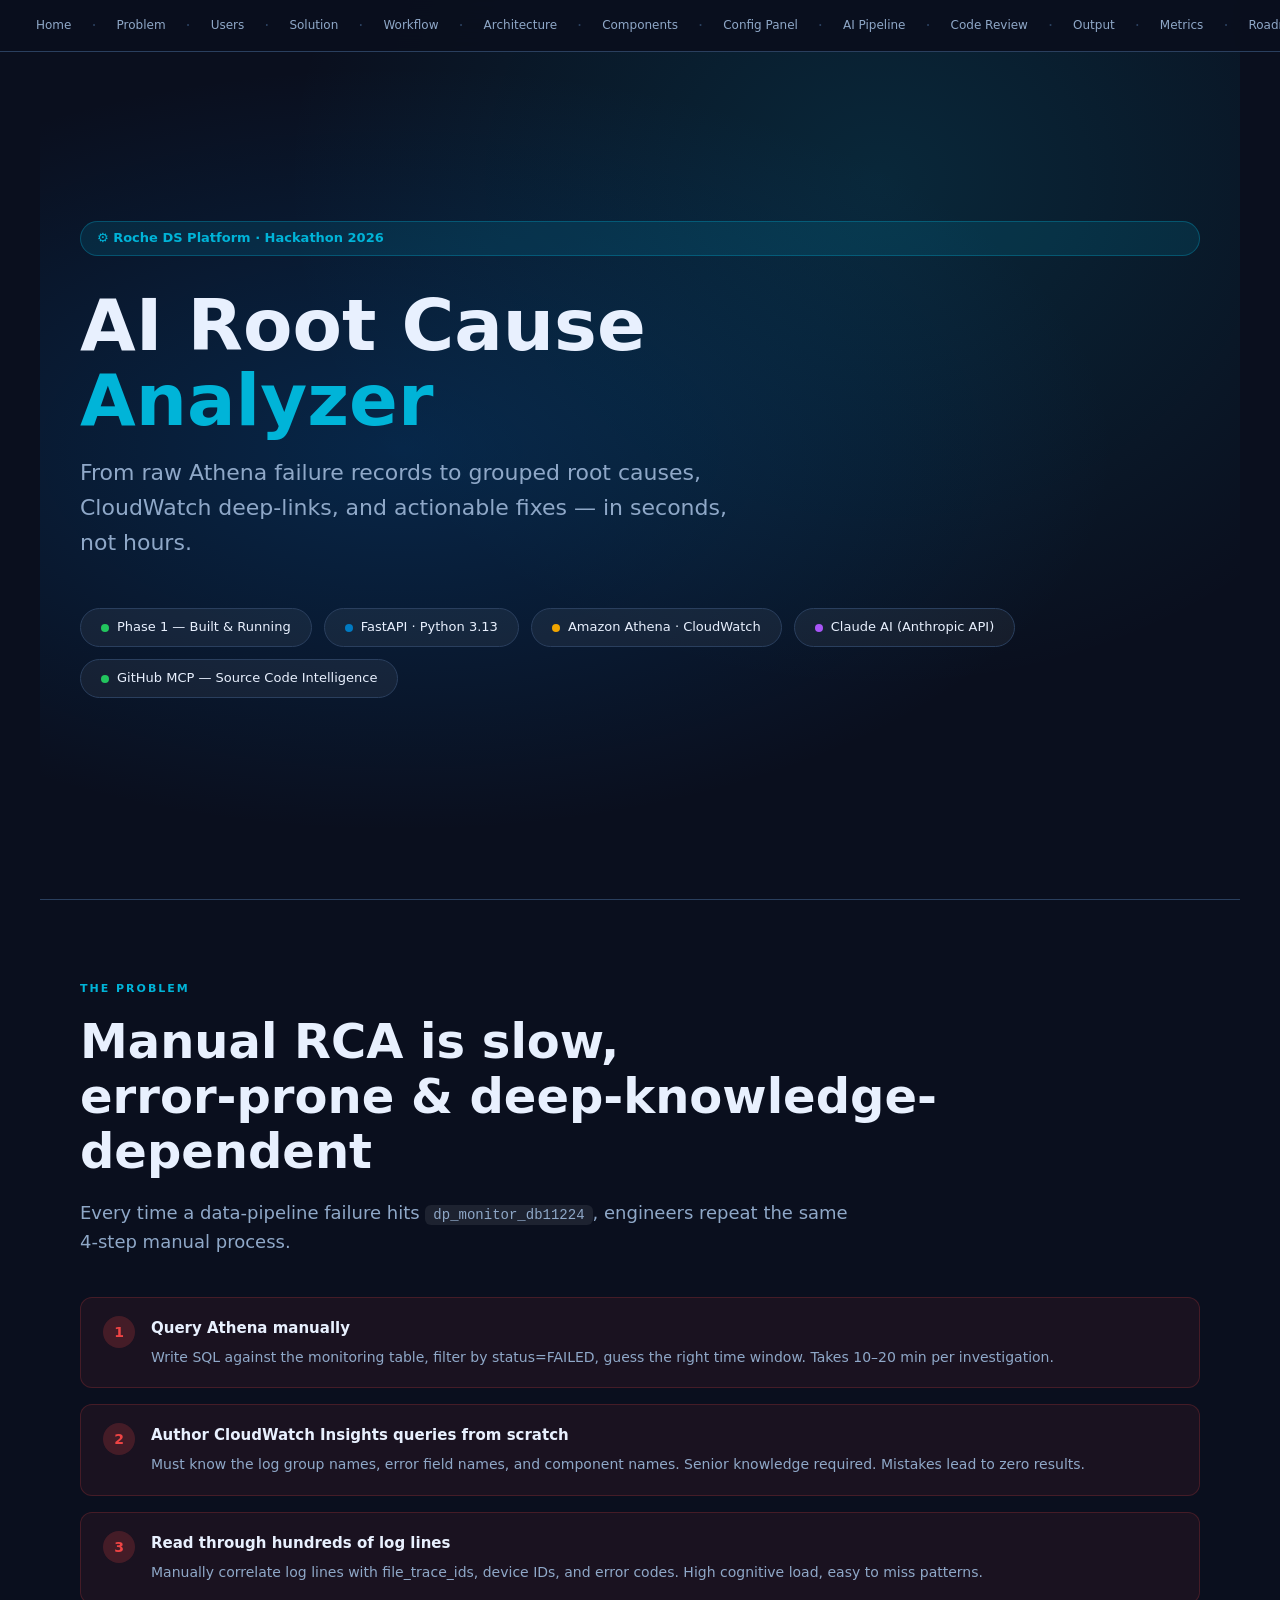
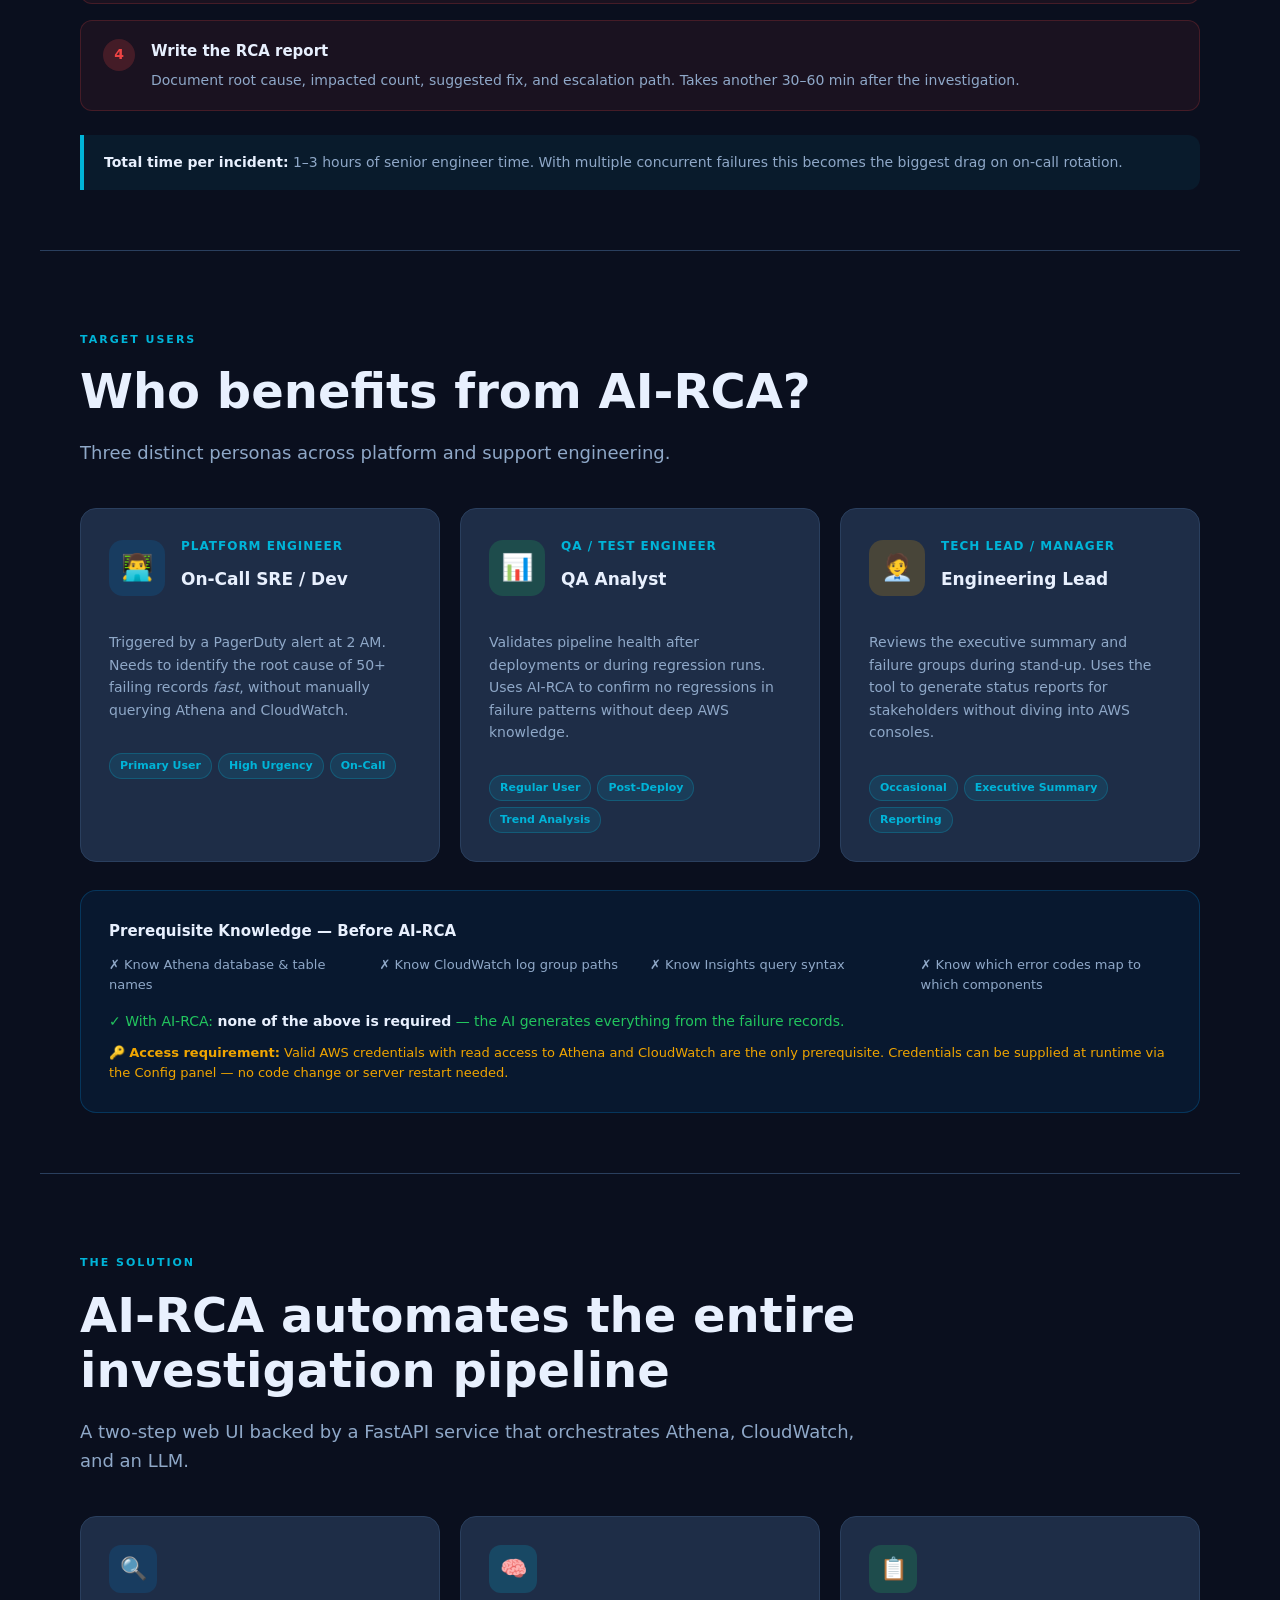
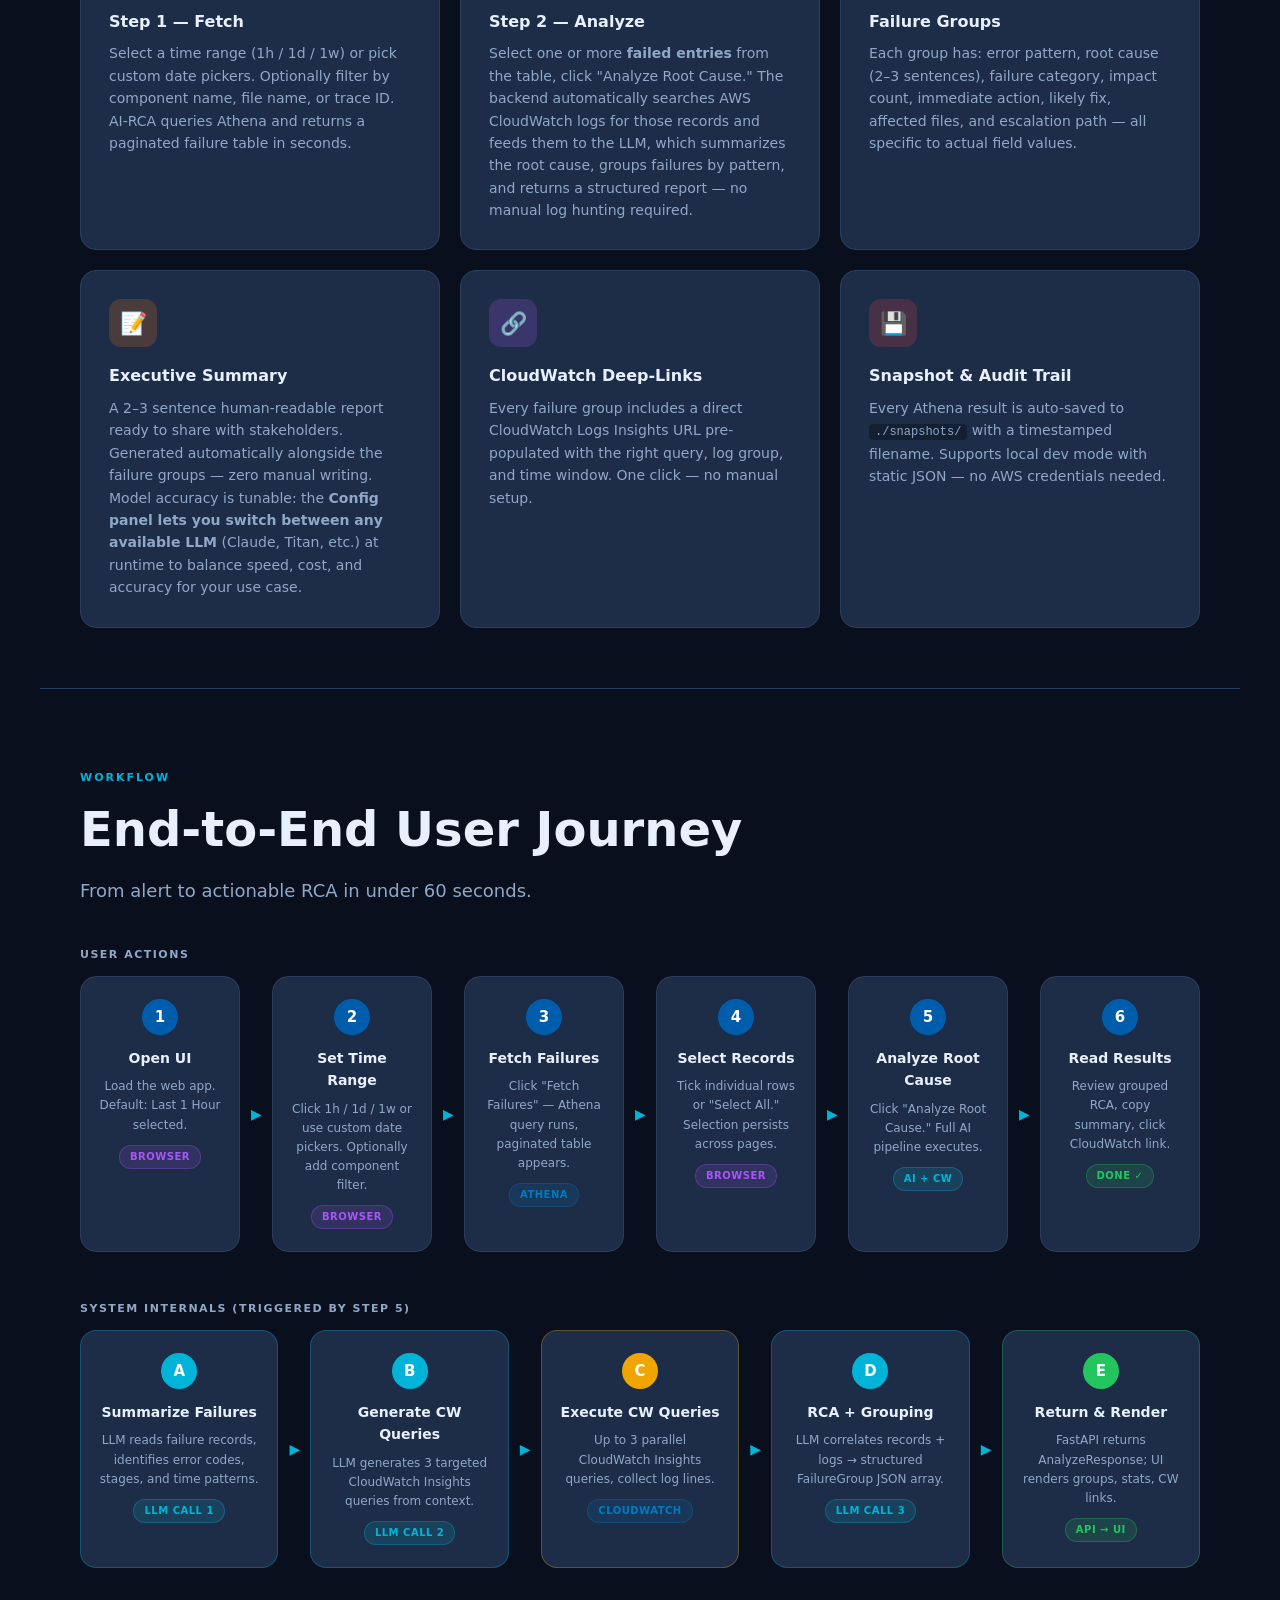
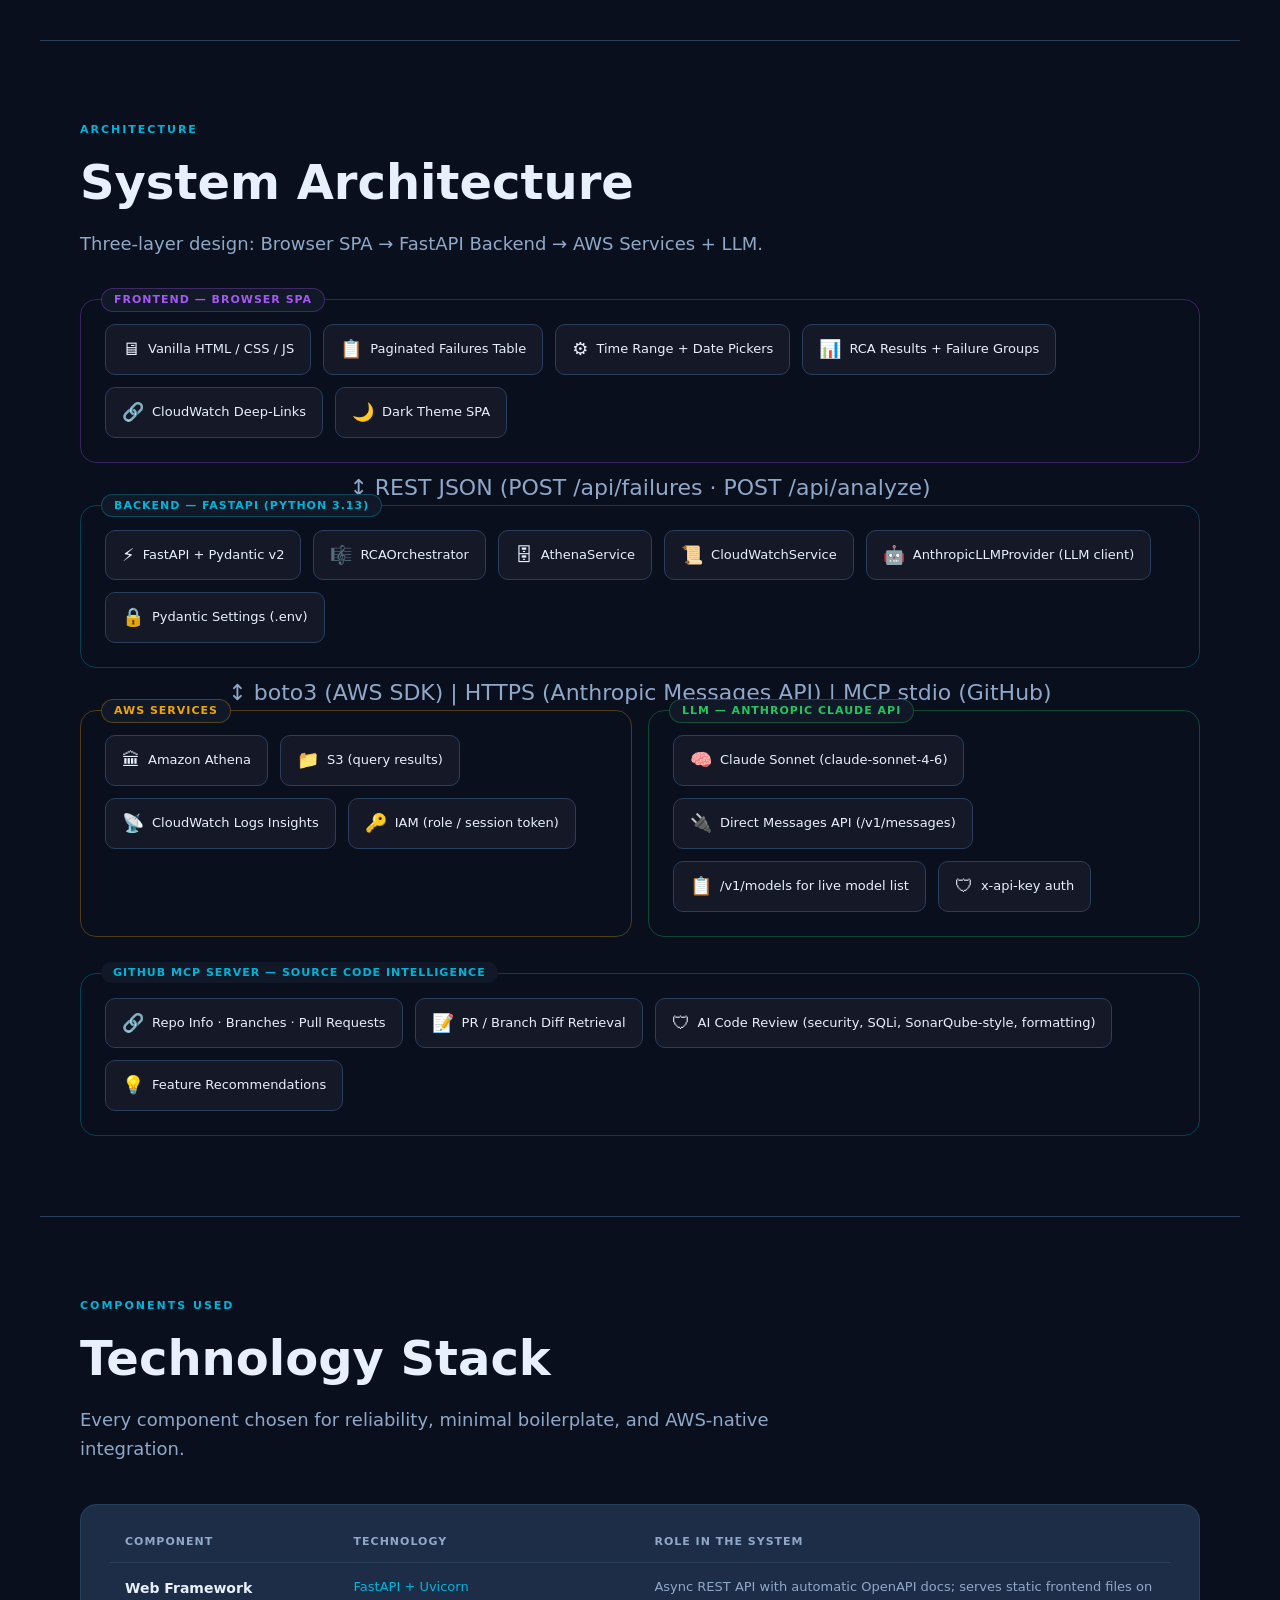
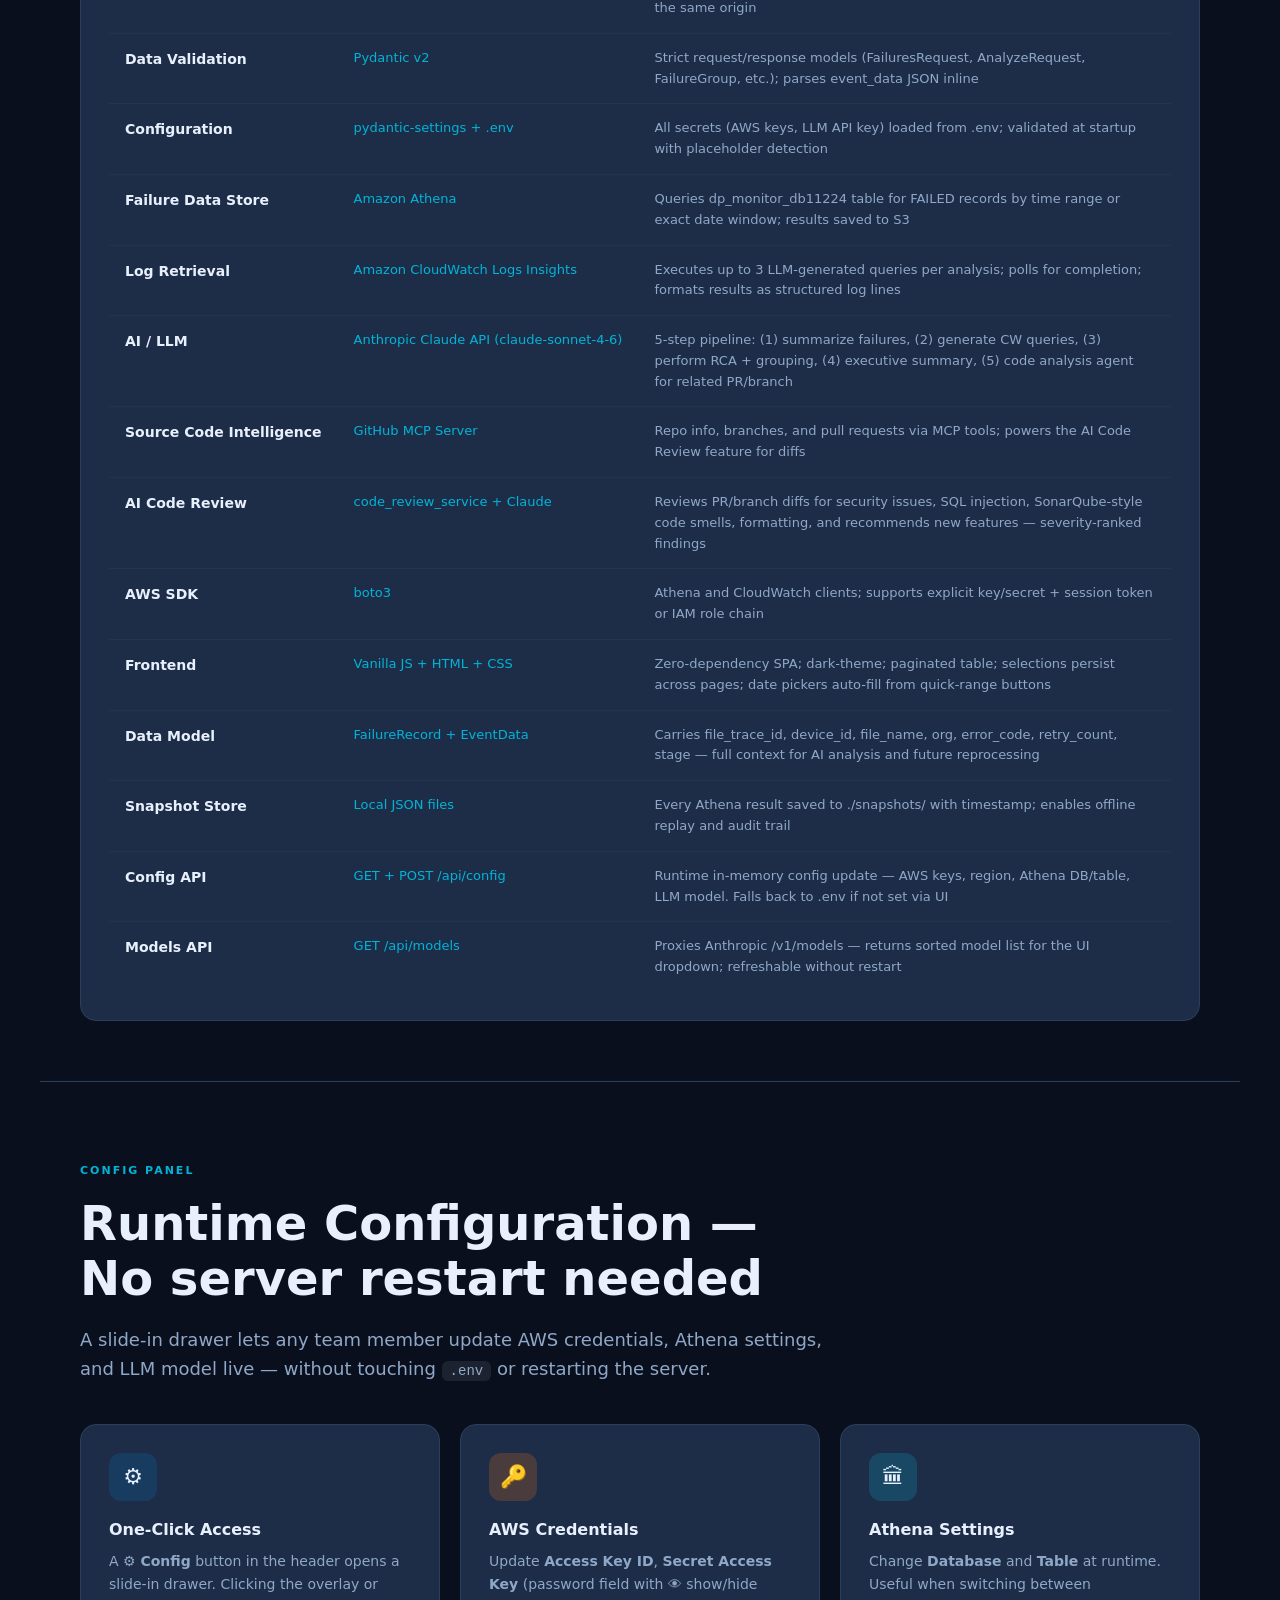
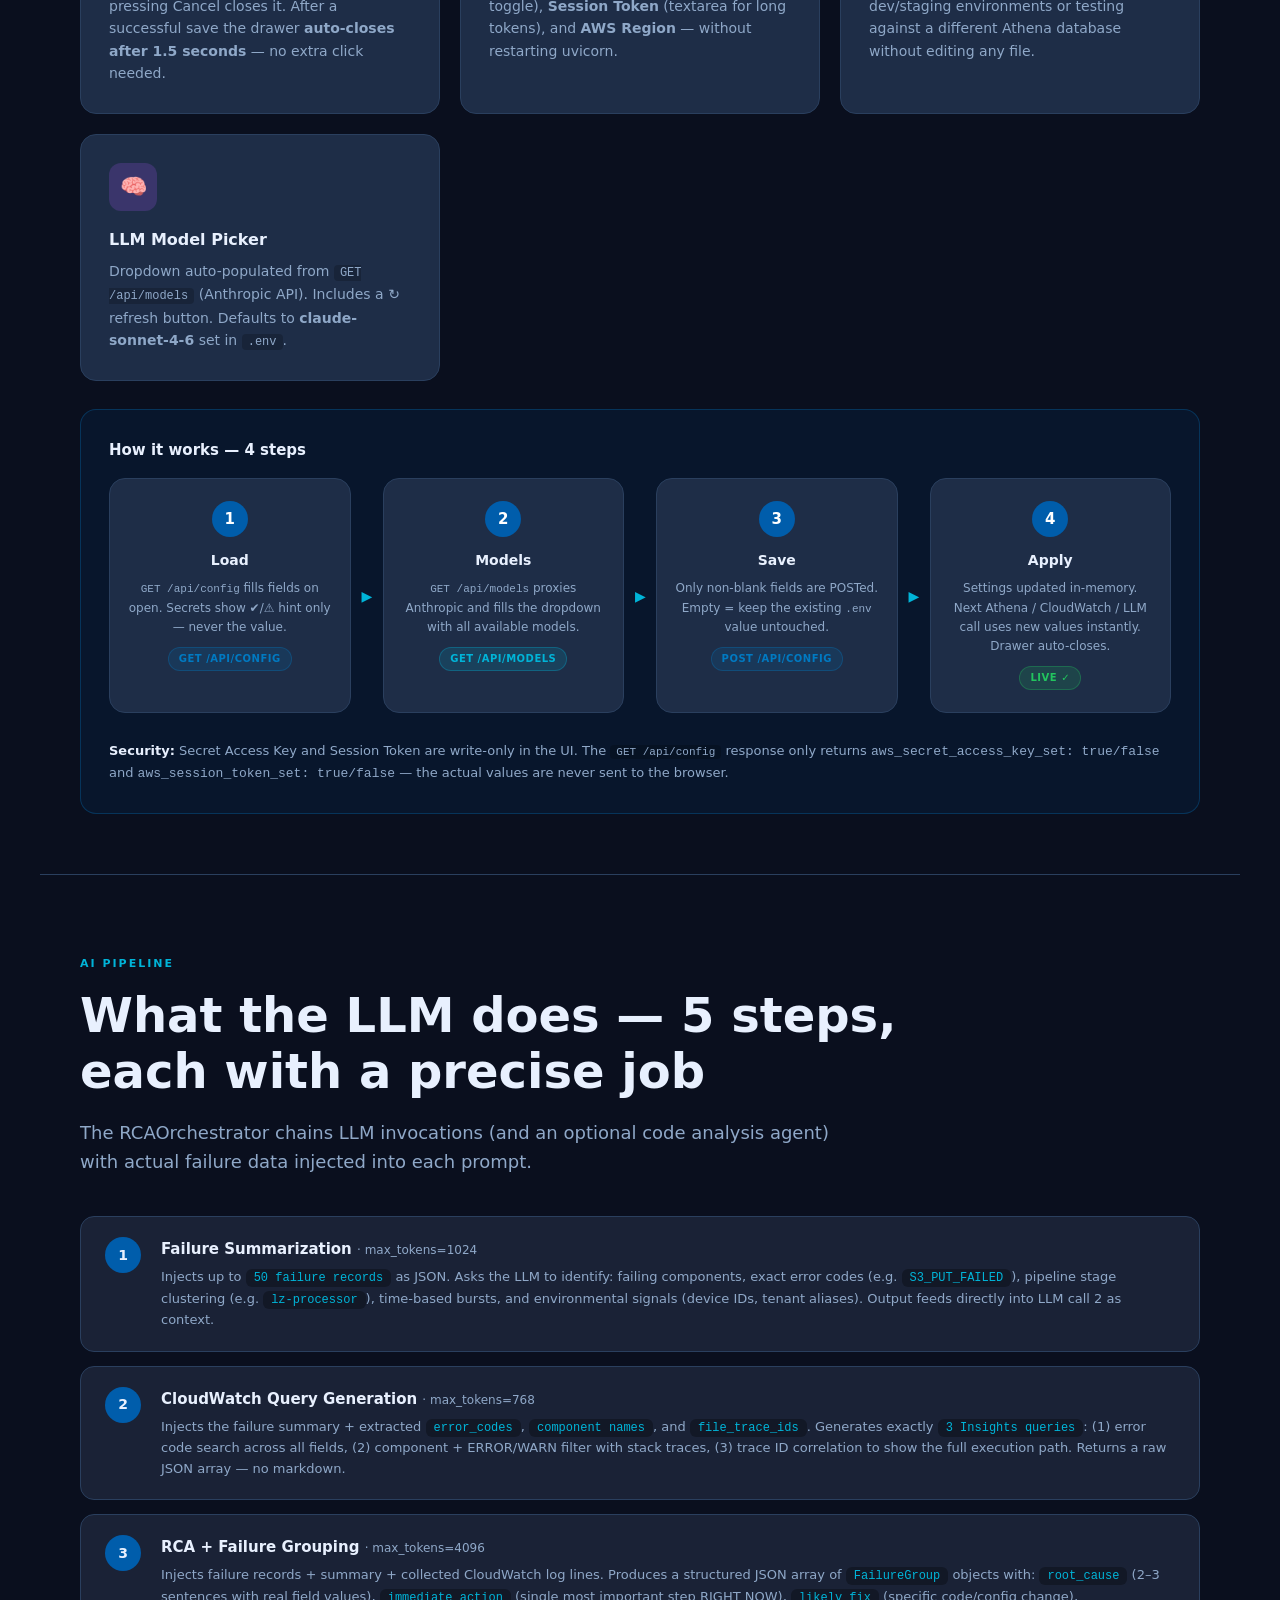
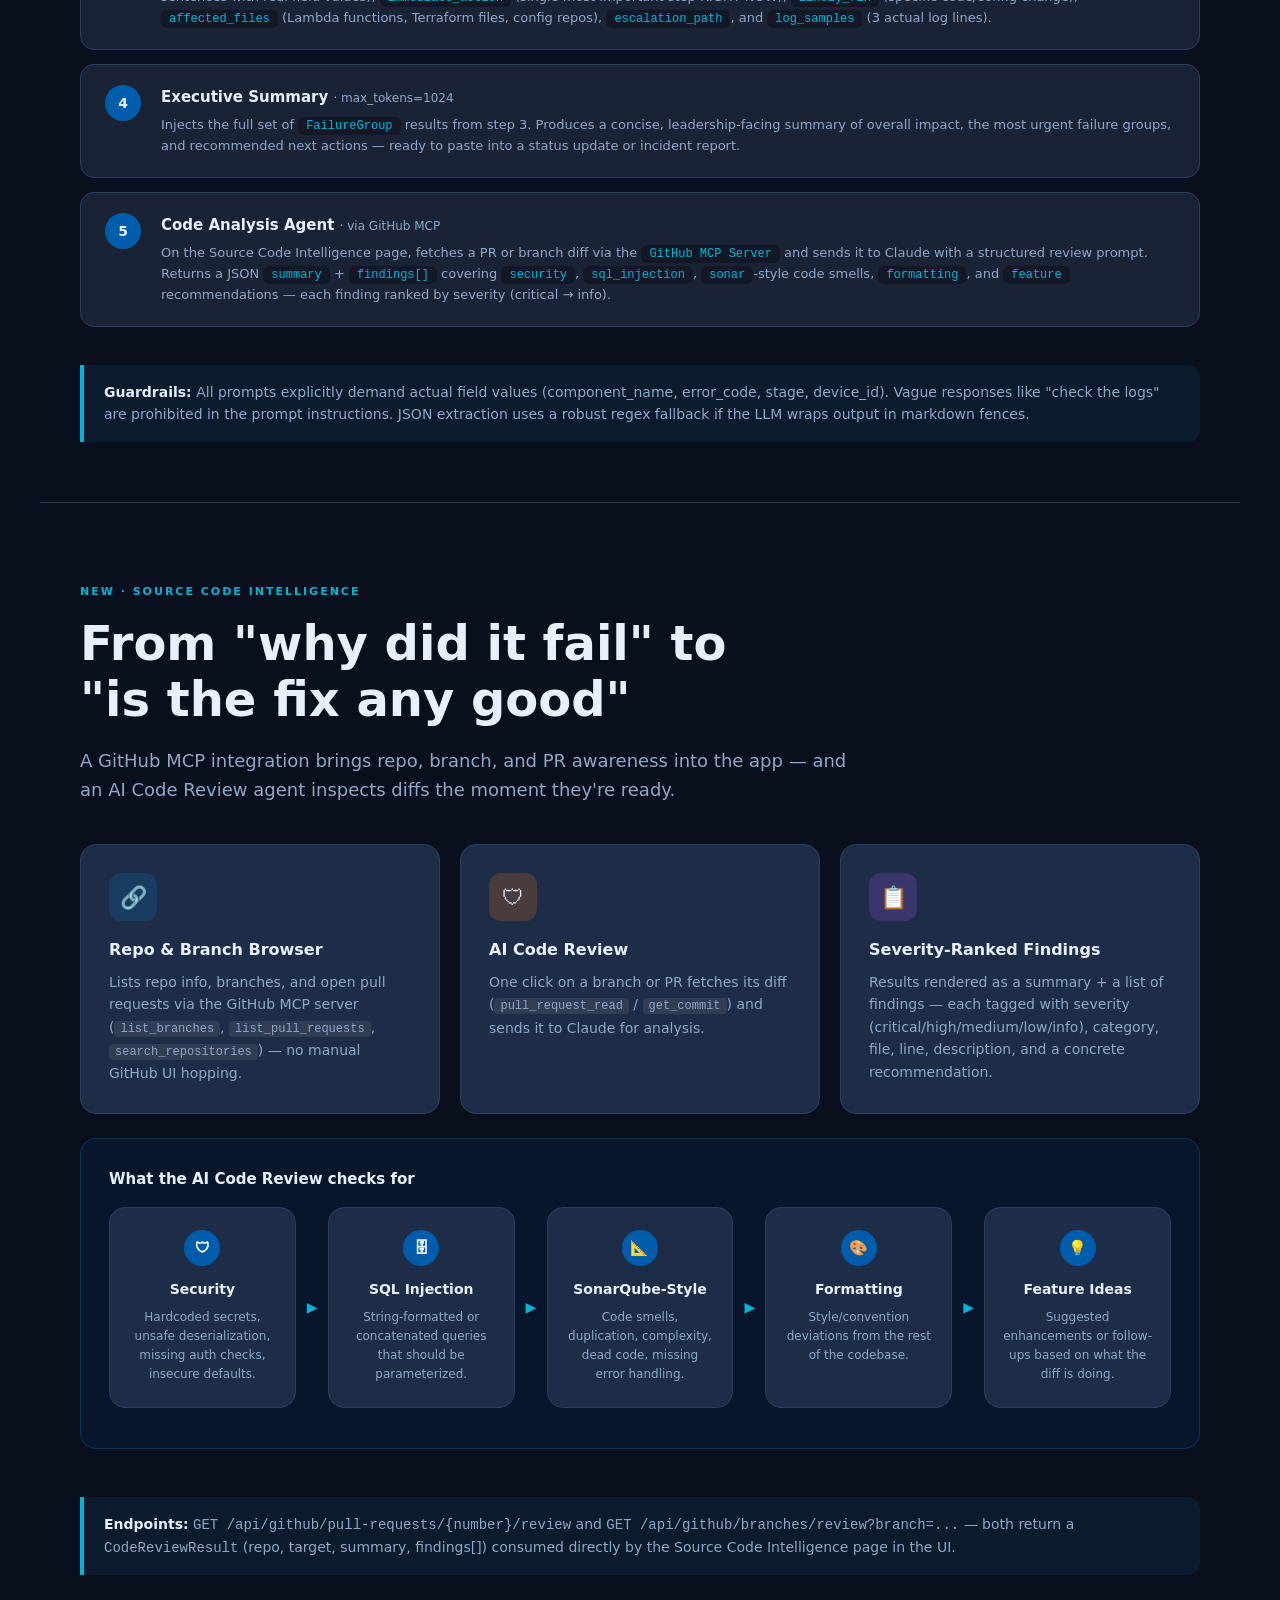
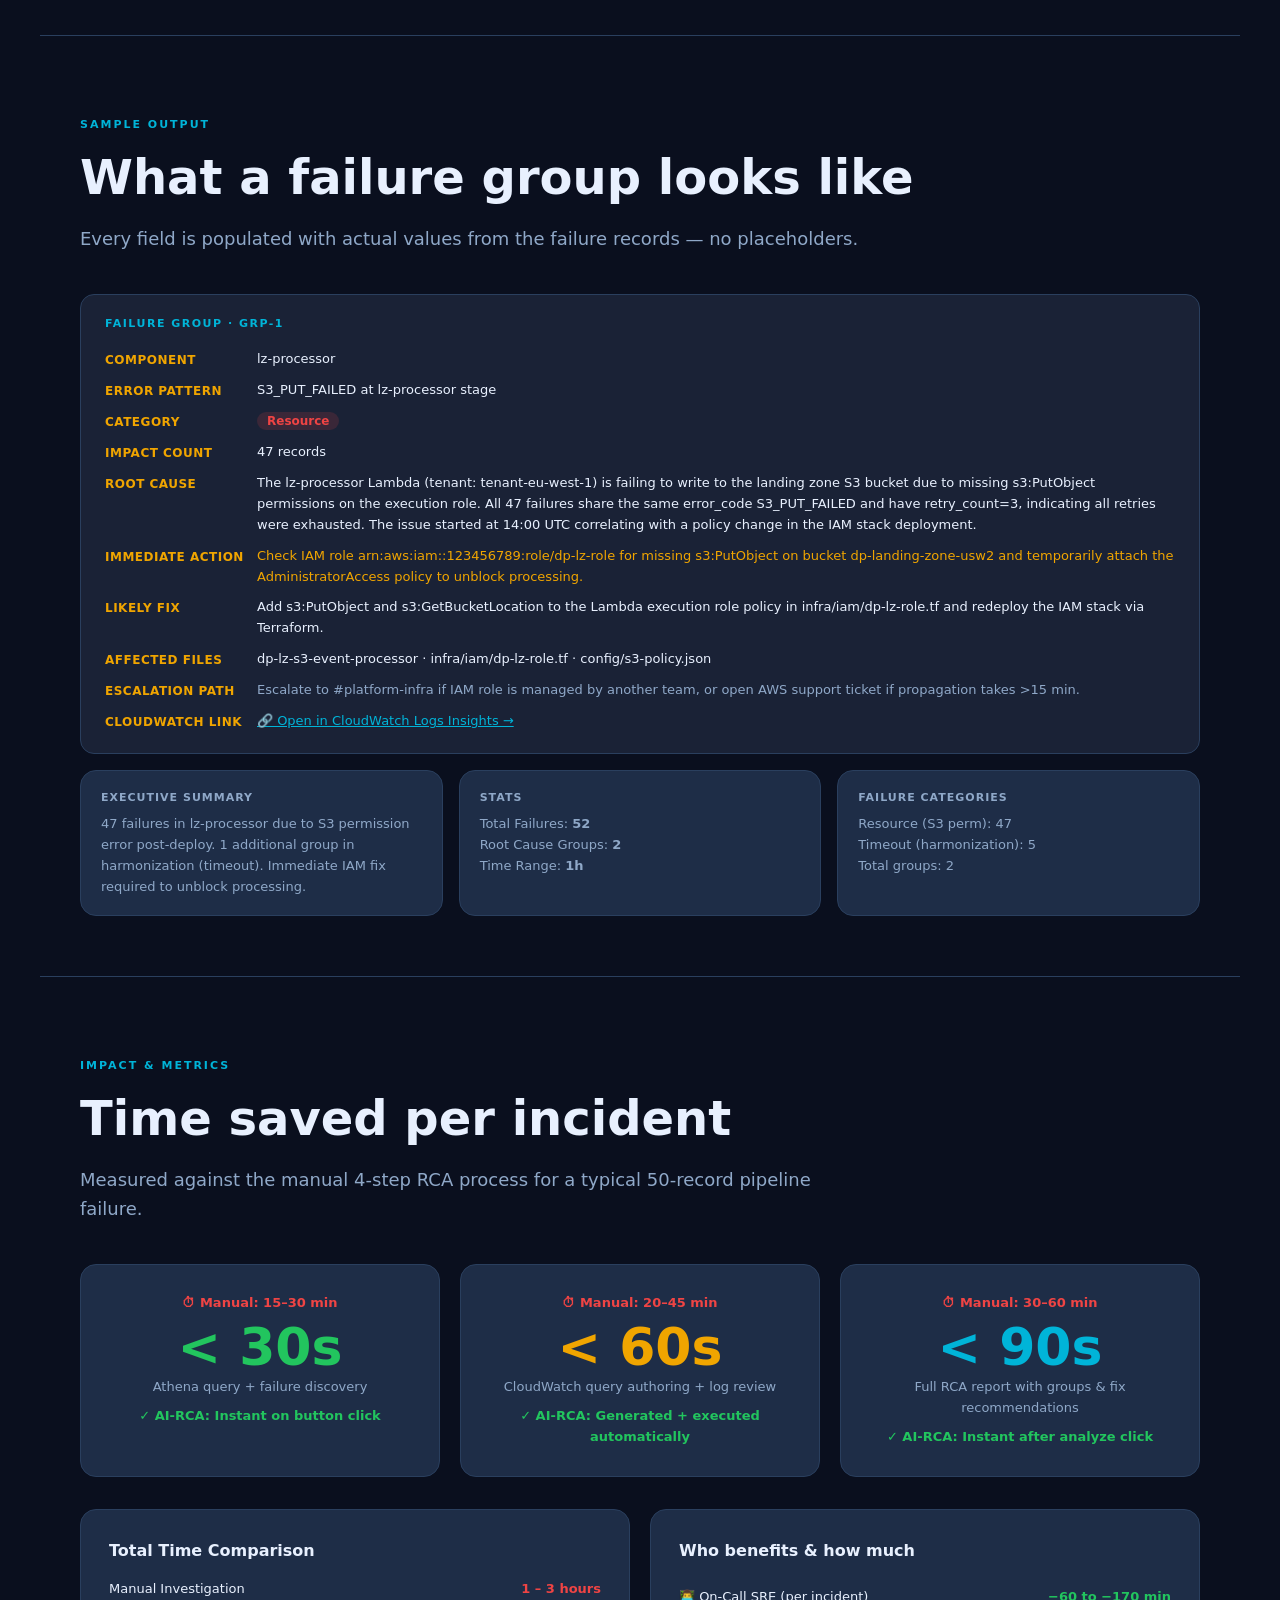
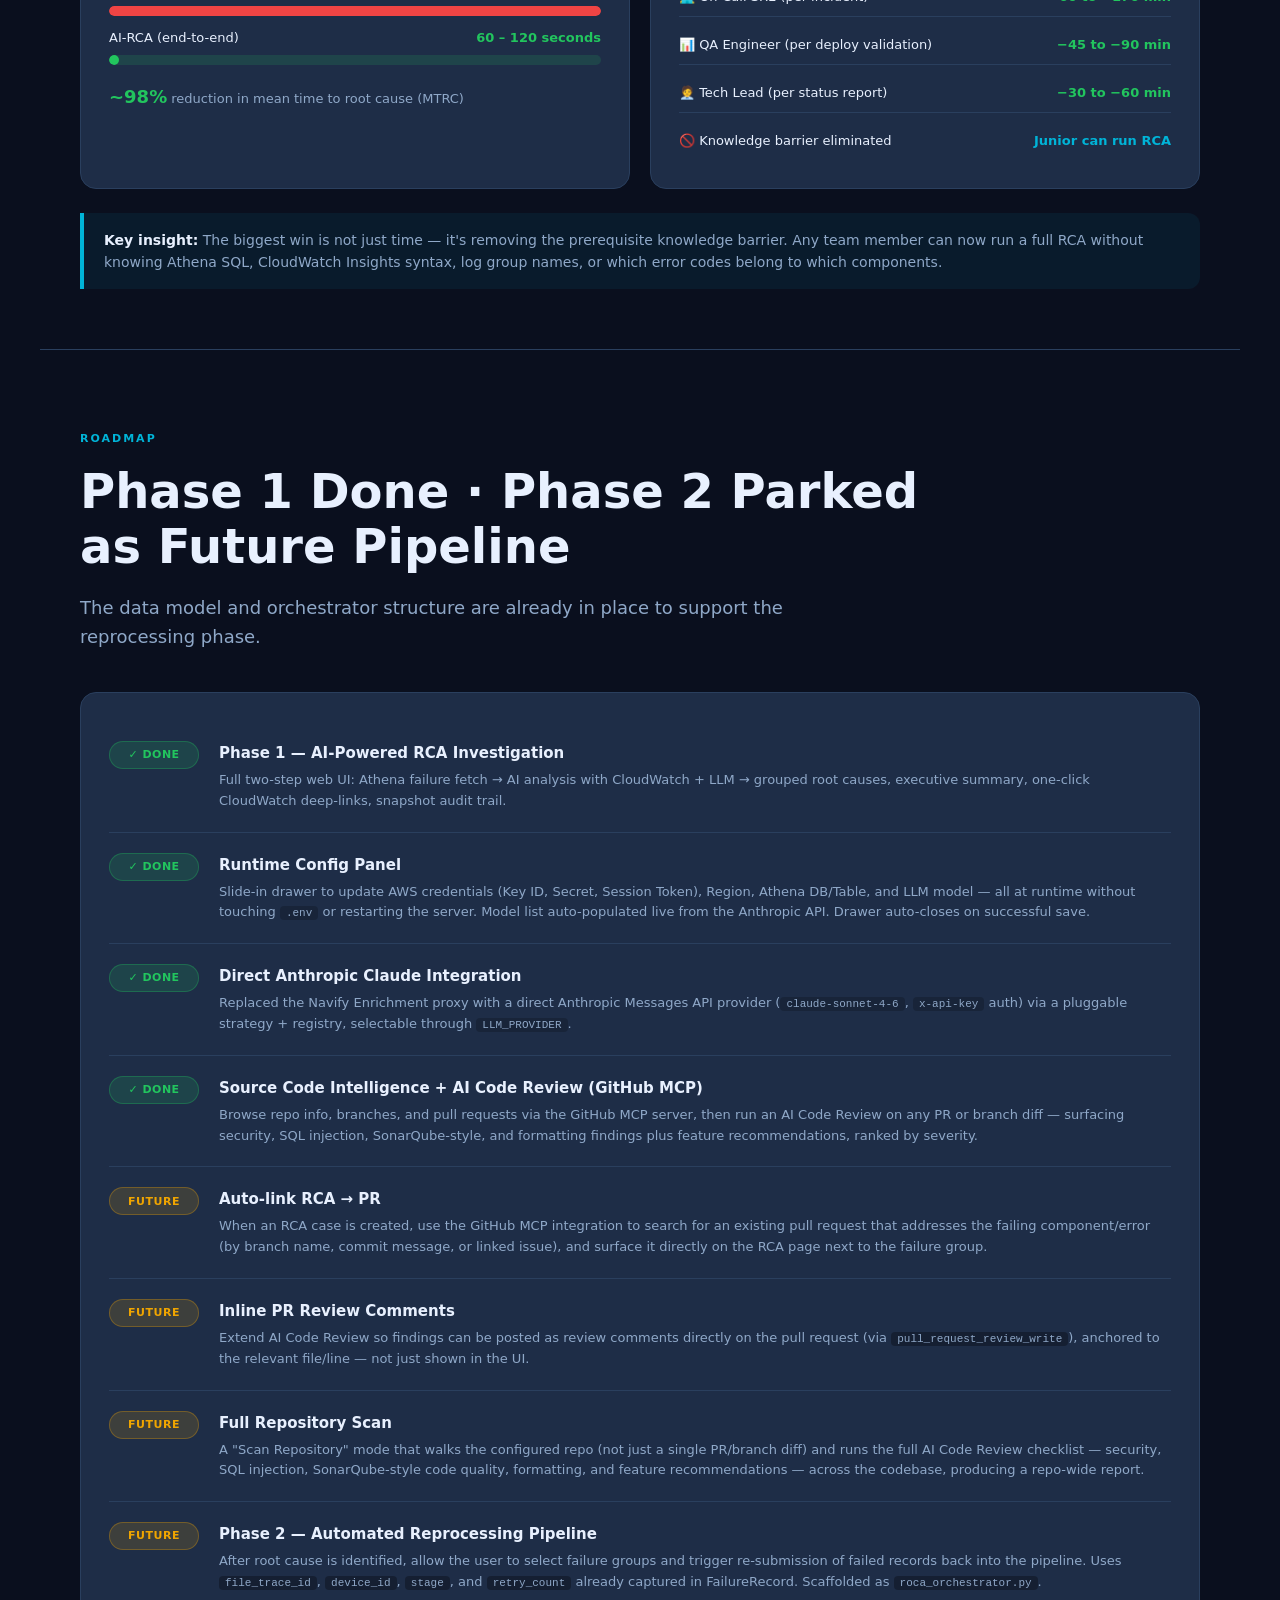
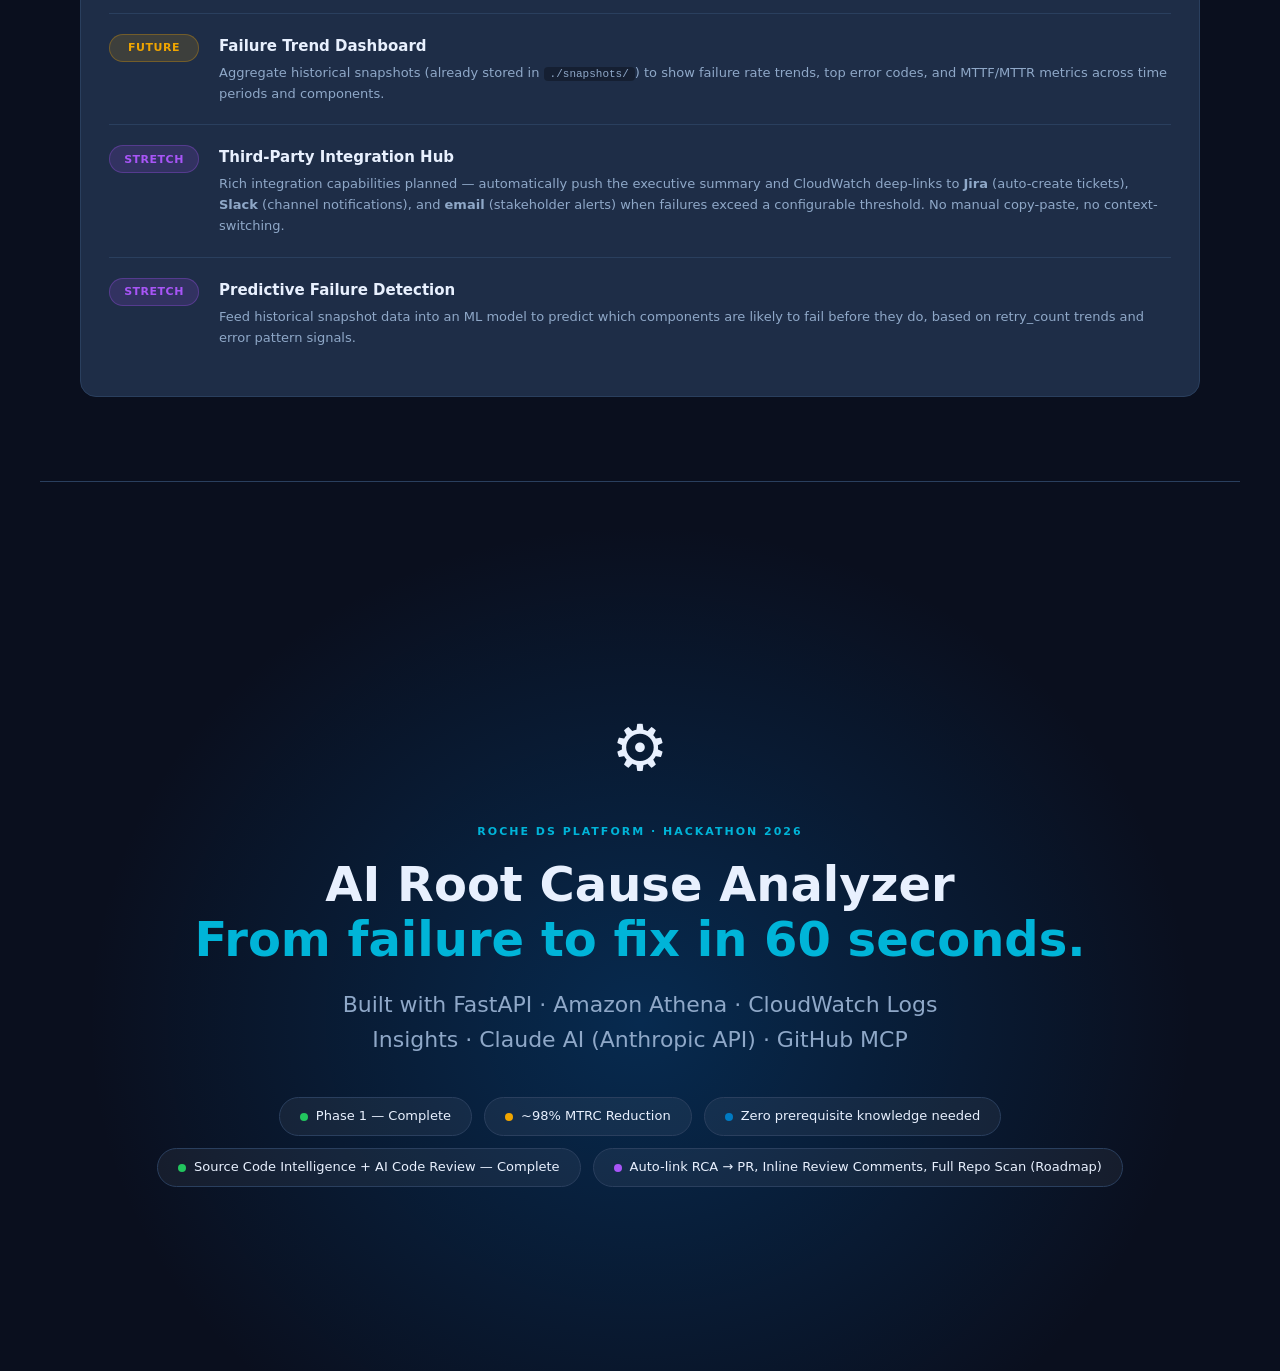
==== commit 25d1307d: "Added code review feature" ====
--- a/presentation.html
+++ b/presentation.html
@@ -107,6 +107,7 @@
     .pill .dot.blue { background: var(--roche-light); }
     .pill .dot.orange { background: var(--accent2); }
     .pill .dot.purple { background: var(--purple); }
+    .pill .dot.green { background: var(--green); }
 
     /* ── Cards ────────────────────────────────────────────────────────── */
     .card-grid {
@@ -385,6 +386,7 @@
   <a href="#slide-components">Components</a><span class="nav-sep">·</span>
   <a href="#slide-config">Config Panel</a><span class="nav-sep">·</span>
   <a href="#slide-llm">AI Pipeline</a><span class="nav-sep">·</span>
+  <a href="#slide-codereview">Code Review</a><span class="nav-sep">·</span>
   <a href="#slide-output">Output</a><span class="nav-sep">·</span>
   <a href="#slide-metrics">Metrics</a><span class="nav-sep">·</span>
   <a href="#slide-roadmap">Roadmap</a><span class="nav-sep">·</span>
@@ -406,7 +408,8 @@
     <span class="pill"><span class="dot"></span>Phase 1 — Built &amp; Running</span>
     <span class="pill"><span class="dot blue"></span>FastAPI · Python 3.13</span>
     <span class="pill"><span class="dot orange"></span>Amazon Athena · CloudWatch</span>
-    <span class="pill"><span class="dot purple"></span>Claude AI (Navify Enrichment API)</span>
+    <span class="pill"><span class="dot purple"></span>Claude AI (Anthropic API)</span>
+    <span class="pill"><span class="dot green"></span>GitHub MCP — Source Code Intelligence</span>
   </div>
 </div>
 
@@ -688,12 +691,12 @@
       <div class="arch-chip"><span class="icon">🎼</span> RCAOrchestrator</div>
       <div class="arch-chip"><span class="icon">🗄</span> AthenaService</div>
       <div class="arch-chip"><span class="icon">📜</span> CloudWatchService</div>
-      <div class="arch-chip"><span class="icon">🤖</span> BedrockService (LLM client)</div>
+      <div class="arch-chip"><span class="icon">🤖</span> AnthropicLLMProvider (LLM client)</div>
       <div class="arch-chip"><span class="icon">🔒</span> Pydantic Settings (.env)</div>
     </div>
   </div>
 
-  <div class="arch-arrow">↕ boto3 (AWS SDK)  |  HTTPS (OpenAI-compatible API)</div>
+  <div class="arch-arrow">↕ boto3 (AWS SDK)  |  HTTPS (Anthropic Messages API)  |  MCP stdio (GitHub)</div>
 
   <div style="display:grid;grid-template-columns:1fr 1fr;gap:16px;margin-top:12px">
     <div class="arch-box" style="border-color:rgba(240,165,0,.3)">
@@ -706,13 +709,23 @@
       </div>
     </div>
     <div class="arch-box" style="border-color:rgba(34,197,94,.3)">
-      <div class="arch-label llm">LLM — Navify Enrichment API</div>
+      <div class="arch-label llm">LLM — Anthropic Claude API</div>
       <div class="arch-inner">
-        <div class="arch-chip"><span class="icon">🧠</span> Claude AI (gpt-4o endpoint)</div>
-        <div class="arch-chip"><span class="icon">🔌</span> OpenAI-compatible REST API</div>
-        <div class="arch-chip"><span class="icon">🏢</span> Roche internal (Navify)</div>
-        <div class="arch-chip"><span class="icon">🛡</span> Bearer token auth</div>
-      </div>
+        <div class="arch-chip"><span class="icon">🧠</span> Claude Sonnet (claude-sonnet-4-6)</div>
+        <div class="arch-chip"><span class="icon">🔌</span> Direct Messages API (/v1/messages)</div>
+        <div class="arch-chip"><span class="icon">📋</span> /v1/models for live model list</div>
+        <div class="arch-chip"><span class="icon">🛡</span> x-api-key auth</div>
+      </div>
+    </div>
+  </div>
+
+  <div class="arch-box" style="border-color:rgba(0,180,216,.3);margin-top:16px">
+    <div class="arch-label" style="color:var(--accent)">GitHub MCP Server — Source Code Intelligence</div>
+    <div class="arch-inner">
+      <div class="arch-chip"><span class="icon">🔗</span> Repo Info · Branches · Pull Requests</div>
+      <div class="arch-chip"><span class="icon">📝</span> PR / Branch Diff Retrieval</div>
+      <div class="arch-chip"><span class="icon">🛡</span> AI Code Review (security, SQLi, SonarQube-style, formatting)</div>
+      <div class="arch-chip"><span class="icon">💡</span> Feature Recommendations</div>
     </div>
   </div>
 </div>
@@ -763,8 +776,18 @@
         </tr>
         <tr>
           <td>AI / LLM</td>
-          <td>Navify Enrichment API (Claude AI)</td>
-          <td>3 sequential LLM calls: (1) summarize failures, (2) generate CW queries, (3) perform RCA + grouping</td>
+          <td>Anthropic Claude API (claude-sonnet-4-6)</td>
+          <td>5-step pipeline: (1) summarize failures, (2) generate CW queries, (3) perform RCA + grouping, (4) executive summary, (5) code analysis agent for related PR/branch</td>
+        </tr>
+        <tr>
+          <td>Source Code Intelligence</td>
+          <td>GitHub MCP Server</td>
+          <td>Repo info, branches, and pull requests via MCP tools; powers the AI Code Review feature for diffs</td>
+        </tr>
+        <tr>
+          <td>AI Code Review</td>
+          <td>code_review_service + Claude</td>
+          <td>Reviews PR/branch diffs for security issues, SQL injection, SonarQube-style code smells, formatting, and recommends new features — severity-ranked findings</td>
         </tr>
         <tr>
           <td>AWS SDK</td>
@@ -794,7 +817,7 @@
         <tr>
           <td>Models API</td>
           <td>GET /api/models</td>
-          <td>Proxies Navify Enrichment API /v1/models — returns sorted model list for the UI dropdown; refreshable without restart</td>
+          <td>Proxies Anthropic /v1/models — returns sorted model list for the UI dropdown; refreshable without restart</td>
         </tr>
       </tbody>
     </table>
@@ -829,7 +852,7 @@
     <div class="card">
       <div class="card-icon purple">🧠</div>
       <h3>LLM Model Picker</h3>
-      <p>Dropdown auto-populated from <code style="background:rgba(0,0,0,.2);padding:1px 6px;border-radius:4px;font-size:12px">GET /api/models</code> (Navify Enrichment API). Includes a ↻ refresh button. Defaults to <strong>claude-sonnet-4</strong> set in <code style="background:rgba(0,0,0,.2);padding:1px 6px;border-radius:4px;font-size:12px">.env</code>.</p>
+      <p>Dropdown auto-populated from <code style="background:rgba(0,0,0,.2);padding:1px 6px;border-radius:4px;font-size:12px">GET /api/models</code> (Anthropic API). Includes a ↻ refresh button. Defaults to <strong>claude-sonnet-4-6</strong> set in <code style="background:rgba(0,0,0,.2);padding:1px 6px;border-radius:4px;font-size:12px">.env</code>.</p>
     </div>
   </div>
 
@@ -845,7 +868,7 @@
       <div class="flow-step" style="min-width:130px">
         <div class="flow-num">2</div>
         <h4>Models</h4>
-        <p><code style="font-size:11px">GET /api/models</code> proxies Navify and fills the dropdown with all available models.</p>
+        <p><code style="font-size:11px">GET /api/models</code> proxies Anthropic and fills the dropdown with all available models.</p>
         <span class="flow-badge fb-llm">GET /api/models</span>
       </div>
       <div class="flow-step" style="min-width:130px">
@@ -875,8 +898,8 @@
 ══════════════════════════════════════════════════════════════════════════════ -->
 <div class="slide" id="slide-llm">
   <p class="slide-label">AI Pipeline</p>
-  <h2 class="slide-title">What the LLM does — 3 calls,<br>each with a precise job</h2>
-  <p class="slide-subtitle">The RCAOrchestrator chains 3 LLM invocations with actual failure data injected into each prompt.</p>
+  <h2 class="slide-title">What the LLM does — 5 steps,<br>each with a precise job</h2>
+  <p class="slide-subtitle">The RCAOrchestrator chains LLM invocations (and an optional code analysis agent) with actual failure data injected into each prompt.</p>
 
   <div class="llm-step">
     <div class="llm-step-num">1</div>
@@ -922,10 +945,104 @@
     </div>
   </div>
 
+  <div class="llm-step">
+    <div class="llm-step-num">4</div>
+    <div class="llm-step-content">
+      <h4>Executive Summary <span style="font-weight:400;color:var(--text-muted);font-size:12px">· max_tokens=1024</span></h4>
+      <p>
+        Injects the full set of <code>FailureGroup</code> results from step 3.
+        Produces a concise, leadership-facing summary of overall impact, the most
+        urgent failure groups, and recommended next actions — ready to paste into
+        a status update or incident report.
+      </p>
+    </div>
+  </div>
+
+  <div class="llm-step">
+    <div class="llm-step-num">5</div>
+    <div class="llm-step-content">
+      <h4>Code Analysis Agent <span style="font-weight:400;color:var(--text-muted);font-size:12px">· via GitHub MCP</span></h4>
+      <p>
+        On the Source Code Intelligence page, fetches a PR or branch diff via the
+        <code>GitHub MCP Server</code> and sends it to Claude with a structured review
+        prompt. Returns a JSON <code>summary</code> + <code>findings[]</code> covering
+        <code>security</code>, <code>sql_injection</code>, <code>sonar</code>-style code
+        smells, <code>formatting</code>, and <code>feature</code> recommendations —
+        each finding ranked by severity (critical → info).
+      </p>
+    </div>
+  </div>
+
   <div class="callout">
     <strong>Guardrails:</strong> All prompts explicitly demand actual field values (component_name, error_code, stage, device_id).
     Vague responses like "check the logs" are prohibited in the prompt instructions.
     JSON extraction uses a robust regex fallback if the LLM wraps output in markdown fences.
+  </div>
+</div>
+
+
+<!-- ══════════════════════════════════════════════════════════════════════════
+     SLIDE 8b — SOURCE CODE INTELLIGENCE & AI CODE REVIEW
+══════════════════════════════════════════════════════════════════════════════ -->
+<div class="slide" id="slide-codereview">
+  <p class="slide-label">New · Source Code Intelligence</p>
+  <h2 class="slide-title">From "why did it fail" to<br>"is the fix any good"</h2>
+  <p class="slide-subtitle">A GitHub MCP integration brings repo, branch, and PR awareness into the app — and an AI Code Review agent inspects diffs the moment they're ready.</p>
+
+  <div class="card-grid card-grid-3" style="margin-bottom:24px">
+    <div class="card">
+      <div class="card-icon blue">🔗</div>
+      <h3>Repo &amp; Branch Browser</h3>
+      <p>Lists repo info, branches, and open pull requests via the GitHub MCP server (<code style="background:rgba(255,255,255,.08);padding:1px 6px;border-radius:4px;font-size:12px">list_branches</code>, <code style="background:rgba(255,255,255,.08);padding:1px 6px;border-radius:4px;font-size:12px">list_pull_requests</code>, <code style="background:rgba(255,255,255,.08);padding:1px 6px;border-radius:4px;font-size:12px">search_repositories</code>) — no manual GitHub UI hopping.</p>
+    </div>
+    <div class="card">
+      <div class="card-icon orange">🛡</div>
+      <h3>AI Code Review</h3>
+      <p>One click on a branch or PR fetches its diff (<code style="background:rgba(255,255,255,.08);padding:1px 6px;border-radius:4px;font-size:12px">pull_request_read</code> / <code style="background:rgba(255,255,255,.08);padding:1px 6px;border-radius:4px;font-size:12px">get_commit</code>) and sends it to Claude for analysis.</p>
+    </div>
+    <div class="card">
+      <div class="card-icon purple">📋</div>
+      <h3>Severity-Ranked Findings</h3>
+      <p>Results rendered as a summary + a list of findings — each tagged with severity (critical/high/medium/low/info), category, file, line, description, and a concrete recommendation.</p>
+    </div>
+  </div>
+
+  <div class="card" style="background:rgba(0,93,171,.1);border-color:rgba(0,122,194,.3);margin-bottom:24px">
+    <h3 style="margin-bottom:16px;font-size:15px">What the AI Code Review checks for</h3>
+    <div class="flow">
+      <div class="flow-step" style="min-width:130px">
+        <div class="flow-num">🛡</div>
+        <h4>Security</h4>
+        <p>Hardcoded secrets, unsafe deserialization, missing auth checks, insecure defaults.</p>
+      </div>
+      <div class="flow-step" style="min-width:130px">
+        <div class="flow-num">🗄</div>
+        <h4>SQL Injection</h4>
+        <p>String-formatted or concatenated queries that should be parameterized.</p>
+      </div>
+      <div class="flow-step" style="min-width:130px">
+        <div class="flow-num">📐</div>
+        <h4>SonarQube-Style</h4>
+        <p>Code smells, duplication, complexity, dead code, missing error handling.</p>
+      </div>
+      <div class="flow-step" style="min-width:130px">
+        <div class="flow-num">🎨</div>
+        <h4>Formatting</h4>
+        <p>Style/convention deviations from the rest of the codebase.</p>
+      </div>
+      <div class="flow-step" style="min-width:130px">
+        <div class="flow-num">💡</div>
+        <h4>Feature Ideas</h4>
+        <p>Suggested enhancements or follow-ups based on what the diff is doing.</p>
+      </div>
+    </div>
+  </div>
+
+  <div class="callout">
+    <strong>Endpoints:</strong> <code>GET /api/github/pull-requests/{number}/review</code> and
+    <code>GET /api/github/branches/review?branch=...</code> — both return a
+    <code>CodeReviewResult</code> (repo, target, summary, findings[]) consumed directly by the
+    Source Code Intelligence page in the UI.
   </div>
 </div>
 
@@ -1107,7 +1224,42 @@
       <div class="roadmap-badge rb-done">✓ Done</div>
       <div class="roadmap-text">
         <h4>Runtime Config Panel</h4>
-        <p>Slide-in drawer to update AWS credentials (Key ID, Secret, Session Token), Region, Athena DB/Table, and LLM model — all at runtime without touching <code style="background:rgba(0,0,0,.2);padding:1px 6px;border-radius:4px;font-size:11px">.env</code> or restarting the server. Model list auto-populated live from the Navify API. Drawer auto-closes on successful save.</p>
+        <p>Slide-in drawer to update AWS credentials (Key ID, Secret, Session Token), Region, Athena DB/Table, and LLM model — all at runtime without touching <code style="background:rgba(0,0,0,.2);padding:1px 6px;border-radius:4px;font-size:11px">.env</code> or restarting the server. Model list auto-populated live from the Anthropic API. Drawer auto-closes on successful save.</p>
+      </div>
+    </div>
+    <div class="roadmap-item">
+      <div class="roadmap-badge rb-done">✓ Done</div>
+      <div class="roadmap-text">
+        <h4>Direct Anthropic Claude Integration</h4>
+        <p>Replaced the Navify Enrichment proxy with a direct Anthropic Messages API provider (<code style="background:rgba(0,0,0,.2);padding:1px 6px;border-radius:4px;font-size:11px">claude-sonnet-4-6</code>, <code style="background:rgba(0,0,0,.2);padding:1px 6px;border-radius:4px;font-size:11px">x-api-key</code> auth) via a pluggable strategy + registry, selectable through <code style="background:rgba(0,0,0,.2);padding:1px 6px;border-radius:4px;font-size:11px">LLM_PROVIDER</code>.</p>
+      </div>
+    </div>
+    <div class="roadmap-item">
+      <div class="roadmap-badge rb-done">✓ Done</div>
+      <div class="roadmap-text">
+        <h4>Source Code Intelligence + AI Code Review (GitHub MCP)</h4>
+        <p>Browse repo info, branches, and pull requests via the GitHub MCP server, then run an AI Code Review on any PR or branch diff — surfacing security, SQL injection, SonarQube-style, and formatting findings plus feature recommendations, ranked by severity.</p>
+      </div>
+    </div>
+    <div class="roadmap-item">
+      <div class="roadmap-badge rb-future">Future</div>
+      <div class="roadmap-text">
+        <h4>Auto-link RCA → PR</h4>
+        <p>When an RCA case is created, use the GitHub MCP integration to search for an existing pull request that addresses the failing component/error (by branch name, commit message, or linked issue), and surface it directly on the RCA page next to the failure group.</p>
+      </div>
+    </div>
+    <div class="roadmap-item">
+      <div class="roadmap-badge rb-future">Future</div>
+      <div class="roadmap-text">
+        <h4>Inline PR Review Comments</h4>
+        <p>Extend AI Code Review so findings can be posted as review comments directly on the pull request (via <code style="background:rgba(0,0,0,.3);padding:1px 6px;border-radius:4px;font-size:11px">pull_request_review_write</code>), anchored to the relevant file/line — not just shown in the UI.</p>
+      </div>
+    </div>
+    <div class="roadmap-item">
+      <div class="roadmap-badge rb-future">Future</div>
+      <div class="roadmap-text">
+        <h4>Full Repository Scan</h4>
+        <p>A "Scan Repository" mode that walks the configured repo (not just a single PR/branch diff) and runs the full AI Code Review checklist — security, SQL injection, SonarQube-style code quality, formatting, and feature recommendations — across the codebase, producing a repo-wide report.</p>
       </div>
     </div>
     <div class="roadmap-item">
@@ -1154,13 +1306,14 @@
     <span style="color:var(--accent)">From failure to fix in 60 seconds.</span>
   </h2>
   <p class="hero-sub" style="text-align:center;margin:0 auto 40px">
-    Built with FastAPI · Amazon Athena · CloudWatch Logs Insights · Claude AI (Navify Enrichment API)
+    Built with FastAPI · Amazon Athena · CloudWatch Logs Insights · Claude AI (Anthropic API) · GitHub MCP
   </p>
   <div class="hero-pills" style="justify-content:center">
     <span class="pill"><span class="dot"></span>Phase 1 — Complete</span>
     <span class="pill"><span class="dot orange"></span>~98% MTRC Reduction</span>
     <span class="pill"><span class="dot blue"></span>Zero prerequisite knowledge needed</span>
-    <span class="pill"><span class="dot purple"></span>Phase 2 — Reprocessing Pipeline (Roadmap)</span>
+    <span class="pill"><span class="dot green"></span>Source Code Intelligence + AI Code Review — Complete</span>
+    <span class="pill"><span class="dot purple"></span>Auto-link RCA → PR, Inline Review Comments, Full Repo Scan (Roadmap)</span>
   </div>
 </div>
 
